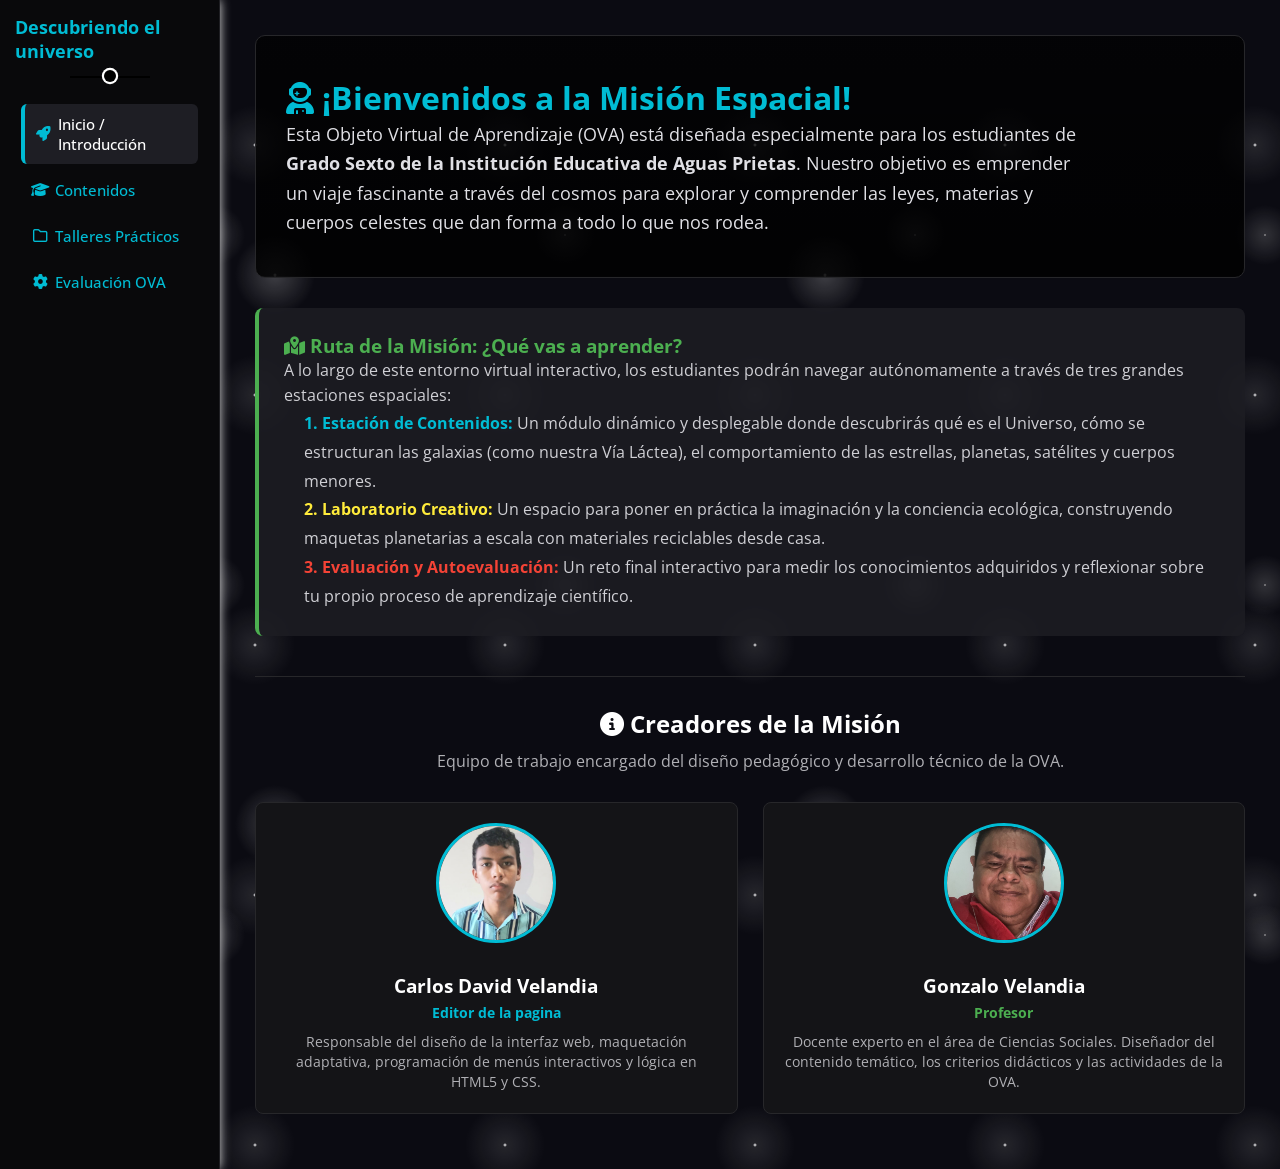
==== index.html @ 526bd6fc "Añadido fondo espacial estrellado y barra lateral negra con celeste" ====
<!DOCTYPE html>
<html lang="es">
  <head>
    <meta charset="UTF-8" />
    <meta http-equiv="X-UA-Compatible" content="IE=edge" />
    <meta name="viewport" content="width=device-width, initial-scale=1.0" />
    <link rel="stylesheet" href="css/all.min.css" />
    <link rel="stylesheet" href="css/style.css" />
    <link rel="preconnect" href="https://fonts.googleapis.com" />
    <link rel="preconnect" href="https://fonts.gstatic.com" crossorigin="" />
    <link href="https://fonts.googleapis.com/css2?family=Open+Sans:wght@300;500&amp;display=swap" rel="stylesheet" />
    <title>Descubriendo el Universo - Inicio</title>
    <style>
      /* 🚨 PARCHE DE VISIBILIDAD Y FONDO DE ESTRELLAS ELECTRÓNICO 🚨 */
      body, .wrapper, .page-content, main {
        opacity: 1 !important;
        display: flex !important;
        visibility: visible !important;
      }
      
      /* Fondo general de la página: Espacio profundo con estrellas creadas por CSS */
      .page-content {
        width: 100% !important;
        min-height: 100vh !important;
        background-color: #0b0b12 !important;
        background-image: 
          radial-gradient(white, rgba(255,255,255,.2) 2px, transparent 40px),
          radial-gradient(white, rgba(255,255,255,.15) 1px, transparent 30px),
          radial-gradient(white, rgba(255,255,255,.1) 2px, transparent 40px);
        background-size: 550px 550px, 350px 350px, 250px 250px;
        background-position: 0 0, 40px 60px, 130px 270px;
      }

      /* 🖤 BARRA LATERAL: Totalmente negra, limpia (sin estrellas) y letras azul celeste */
      .sidebar {
        background-color: #09090b !important; /* Negro puro */
        background-image: none !important;     /* Sin estrellas */
        border-right: 1px solid #1f1f23 !important;
        min-height: 100vh;
      }

      /* Título de la barra lateral */
      .sidebar .brand h3.brand-name {
        color: #00bcd4 !important; /* Azul celeste */
        font-weight: bold;
      }
      .sidebar .brand i.xmark {
        color: #00bcd4 !important;
      }

      /* Enlaces de la barra lateral */
      .sidebar ul li a.sidebar-link {
        color: #00bcd4 !important; /* Azul celeste para los textos e iconos */
        transition: background 0.3s, color 0.3s;
      }

      /* Iconos específicos dentro de los enlaces */
      .sidebar ul li a.sidebar-link i {
        color: #00bcd4 !important; 
      }

      /* Efecto al pasar el mouse por encima (Hover) */
      .sidebar ul li a.sidebar-link:hover {
        background-color: #141419 !important; /* Un gris muy oscuro al seleccionarse */
        color: #ffffff !important;             /* El texto brilla en blanco */
      }
      .sidebar ul li a.sidebar-link:hover i {
        color: #ffffff !important;
      }

      /* Clase activa (página actual) */
      .sidebar ul li a.sidebar-link.active {
        background-color: #1e1e24 !important;
        border-left: 4px solid #00bcd4 !important;
        color: #ffffff !important;
      }
      .sidebar ul li a.sidebar-link.active i {
        color: #00bcd4 !important;
      }

      /* Estilos del contenido central */
      .intro-banner {
        background: linear-gradient(rgba(0,0,0,0.7), rgba(0,0,0,0.85)), url('images/banner-espacio.jpg');
        background-size: cover;
        background-position: center;
        padding: 40px 30px;
        border-radius: 10px;
        margin-bottom: 30px;
        border: 1px solid #27272a;
      }
      .card-credito {
        background-color: #141417;
        border: 1px solid #27272a;
        border-radius: 8px;
        padding: 20px;
        text-align: center;
        transition: transform 0.3s;
      }
      .card-credito:hover {
        transform: translateY(-5px);
        border-color: #00bcd4;
      }
      .avatar-credito {
        width: 120px;
        height: 120px;
        border-radius: 50%;
        object-fit: cover;
        margin-bottom: 15px;
        border: 3px solid #00bcd4;
      }
      .grid-creditos {
        display: grid;
        grid-template-columns: repeat(auto-fit, minmax(250px, 1fr));
        gap: 25px;
        margin-top: 20px;
      }
    </style>
  </head>
  <body>
    
    <div class="wrapper">
      <div class="page-content index-page">
        
        <div class="sidebar">
          <div class="brand">
            <i class="fa-solid fa-xmark xmark"></i>
            <h3 class="brand-name" style="font-size: 1.1rem;">Descubriendo el universo</h3>
          </div>
          <ul>
            <li>
              <a href="index.html" class="sidebar-link active">
                <i class="fa-solid fa-rocket fa-fw"></i>
                <span>Inicio / Introducción</span>
              </a>
            </li>
            <li>
              <a href="./pages/Contenidos.html" class="sidebar-link">
                <i class="fa-solid fa-graduation-cap fa-fw"></i>
                <span>Contenidos</span>
              </a>
            </li>
            <li>
              <a href="./pages/Files.html" class="sidebar-link">
                <i class="fa-regular fa-folder fa-fw"></i>
                <span>Talleres Prácticos</span>
              </a>
            </li>
            <li>
              <a href="./pages/settings.html" class="sidebar-link">
                <i class="fa-solid fa-gear fa-fw"></i>
                <span>Evaluación OVA</span>
              </a>
            </li>
          </ul>
        </div>

        <main style="padding: 20px; color: #ffffff; width: 100%; overflow-y: auto;">
          <div class="main-content">
            
            <div class="intro-banner">
              <h1 style="color: #00bcd4; margin-top: 0;"><i class="fa-solid fa-user-astronaut"></i> ¡Bienvenidos a la Misión Espacial!</h1>
              <p style="font-size: 1.15rem; line-height: 1.6; color: #e0e0e5; max-width: 800px;">
                Esta Objeto Virtual de Aprendizaje (OVA) está diseñada especialmente para los estudiantes de <strong>Grado Sexto de la Institución Educativa de Aguas Prietas</strong>. Nuestro objetivo es emprender un viaje fascinante a través del cosmos para explorar y comprender las leyes, materias y cuerpos celestes que dan forma a todo lo que nos rodea.
              </p>
            </div>

            <div style="background-color: rgba(30, 30, 36, 0.85); padding: 25px; border-radius: 8px; border-left: 4px solid #4caf50; margin-bottom: 40px; backdrop-filter: blur(5px);">
              <h3 style="color: #4caf50; margin-top: 0;"><i class="fa-solid fa-map-location-dot"></i> Ruta de la Misión: ¿Qué vas a aprender?</h3>
              <p style="line-height: 1.6; color: #d0d0d5;">
                A lo largo de este entorno virtual interactivo, los estudiantes podrán navegar autónomamente a través de tres grandes estaciones espaciales:
              </p>
              <ul style="line-height: 1.8; color: #d0d0d5; padding-left: 20px; margin-bottom: 0;">
                <li><strong style="color: #00bcd4;">1. Estación de Contenidos:</strong> Un módulo dinámico y desplegable donde descubrirás qué es el Universo, cómo se estructuran las galaxias (como nuestra Vía Láctea), el comportamiento de las estrellas, planetas, satélites y cuerpos menores.</li>
                <li><strong style="color: #ffeb3b;">2. Laboratorio Creativo:</strong> Un espacio para poner en práctica la imaginación y la conciencia ecológica, construyendo maquetas planetarias a escala con materiales reciclables desde casa.</li>
                <li><strong style="color: #f44336;">3. Evaluación y Autoevaluación:</strong> Un reto final interactivo para medir los conocimientos adquiridos y reflexionar sobre tu propio proceso de aprendizaje científico.</li>
              </ul>
            </div>

            <div style="border-top: 1px solid #27272a; padding-top: 30px; margin-bottom: 20px;">
              <h2 style="color: #ffffff; text-align: center; margin-bottom: 10px;"><i class="fa-solid fa-circle-info"></i> Creadores de la Misión</h2>
              <p style="color: #b0b0b5; text-align: center; margin-bottom: 30px;">Equipo de trabajo encargado del diseño pedagógico y desarrollo técnico de la OVA.</p>
              
              <div class="grid-creditos">
                
                <div class="card-credito">
                  <img src="images/carlos.jpg" alt="Carlos David Velandia" class="avatar-credito" onerror="this.src='images/avatar.png'">
                  <h3 style="margin: 10px 0 5px 0; color: #fff;">Carlos David Velandia</h3>
                  <p style="color: #00bcd4; margin: 0 0 10px 0; font-weight: bold; font-size: 0.9rem;">Editor de la pagina</p>
                  <p style="color: #b0b0b5; font-size: 0.85rem; line-height: 1.5; margin: 0;">
                    Responsable del diseño de la interfaz web, maquetación adaptativa, programación de menús interactivos y lógica en HTML5 y CSS.
                  </p>
                </div>

                <div class="card-credito">
                  <img src="images/Profesor Gonzalo.jpg" alt="Profesor Gonzalo Velandia" class="avatar-credito" onerror="this.src='images/avatar.png'">
                  <h3 style="margin: 10px 0 5px 0; color: #fff;">Gonzalo Velandia</h3>
                  <p style="color: #4caf50; margin: 0 0 10px 0; font-weight: bold; font-size: 0.9rem;">Profesor</p>
                  <p style="color: #b0b0b5; font-size: 0.85rem; line-height: 1.5; margin: 0;">
                    Docente experto en el área de Ciencias Sociales. Diseñador del contenido temático, los criterios didácticos y las actividades de la OVA.
                  </p>
                </div>

              </div>
            </div>

          </div>
        </main>
        
      </div>
    </div>
  </body>
</html>
---- css/style.css ----
* {
  margin: 0;
  padding: 0;
  box-sizing: border-box;
}
body {
  font-family: "Open Sans", sans-serif;
}
ul {
  list-style: none;
}
a {
  text-decoration: none;
  color: #000;
}
:root {
  --white-color: #fff;
  --red-color: red;
  --main-color: #f1f5f9;
  --secondary-color: #f6f6f6;
  --third-color: #888;
  --blue-color: #0075ff;
  --orange-color: #f59e0b;
  --green-color: #22c55e;
  --eee-color: #eee;
  --ccc-color: #ccc;
  --main-margin: 30px;
  --secondary-margin: 20px;
  --third-margin: 15px;
  --fourth-margin: 10px;
  --fifth-margin: 6px;
  --main-padding: 30px;
  --secondary-padding: 20px;
  --third-padding: 15px;
  --fourth-padding: 10px;
  --fifth-padding: 6px;
  --main-radius: 50px;
  --first-radius: 10px;
  --secondary-radius: 6px;
}
::-webkit-scrollbar {
  width: 15px;
}
::-webkit-scrollbar-track {
  background-color: var(--white-color);
}
::-webkit-scrollbar-thumb {
  background-color: #0077ffcb;
}
::-webkit-scrollbar-thumb:hover {
  background-color: var(--blue-color);
}
.toggle {
  min-width: 70px;
  height: 30px;
  background-color: var(--blue-color);
  border-radius: var(--main-radius);
  -webkit-border-radius: var(--main-radius);
  -moz-border-radius: var(--main-radius);
  -ms-border-radius: var(--main-radius);
  -o-border-radius: var(--main-radius);
  position: relative;
  transition: 0.5s linear;
  -webkit-transition: 0.5s linear;
  -moz-transition: 0.5s linear;
  -ms-transition: 0.5s linear;
  -o-transition: 0.5s linear;
  cursor: pointer;
}

.toggle::before {
  content: "\f00c";
  font-weight: 900;
  font-family: var(--fa-style-family-classic);
  font-size: 1rem;
  color: var(--blue-color);
  position: absolute;
  top: 50%;
  right: 3px;
  width: 24px;
  height: 24px;
  background-color: var(--white-color);
  border-radius: var(--main-radius);
  -webkit-border-radius: var(--main-radius);
  -moz-border-radius: var(--main-radius);
  -ms-border-radius: var(--main-radius);
  -o-border-radius: var(--main-radius);
  transition: 0.3s linear;
  -webkit-transition: 0.3s linear;
  -moz-transition: 0.3s linear;
  -ms-transition: 0.3s linear;
  -o-transition: 0.3s linear;
  transform: translateY(-50%);
  -webkit-transform: translateY(-50%);
  -moz-transform: translateY(-50%);
  -ms-transform: translateY(-50%);
  -o-transform: translateY(-50%);
  display: flex;
  justify-content: center;
  align-items: center;
}
.left {
  background-color: var(--ccc-color);
}
.left::before {
  content: "\f00d";
  color: var(--ccc-color);
  right: 43px;
}
div.loader {
  height: 100vh;
  width: 100%;
  background-color: var(--main-color);
  display: flex;
  justify-content: center;
  align-items: center;
  font-size: 1.5rem;
  position: fixed;
  top: 0;
  z-index: 1000;
}
@media (max-width: 767px) {
  div.loader {
    font-size: 1rem;
  }
}
div.loader h1 {
  position: relative;
  color: var(--blue-color);
}
div.loader h1 span {
  position: absolute;
  width: 52px;
  overflow: hidden;
  animation: load 0.9s infinite linear;
  -webkit-animation: load 0.9s infinite linear;
}
@keyframes load {
  0% {
    width: 5px;
  }
}
.page-content {
  min-height: 100vh;
  background-color: var(--main-color);
  display: grid;
  grid-template-columns: 220px 1fr;
}
.index-page {
  display: none;
}
@media (max-width: 767px) {
  .page-content {
    grid-template-columns: 0 1fr;
  }
}
.sidebar {
  height: 100%;
  background-color: var(--white-color);
  padding: var(--third-padding);
  display: flex;
  flex-direction: column;
  box-shadow: 0 0 10px 0px #ddd;
  position: relative;
  transition: transform 0.45s;
  -webkit-transition: transform 0.45s;
  -moz-transition: transform 0.45s;
  -ms-transition: transform 0.45s;
  -o-transition: transform 0.45s;
}
@media (max-width: 767px) {
  .sidebar {
    z-index: 1000;
    transform: translateX(-220px);
    -webkit-transform: translateX(-220px);
    -moz-transform: translateX(-220px);
    -ms-transform: translateX(-220px);
    -o-transform: translateX(-220px);
  }
}
@media (min-width: 768px) {
  .sidebar .xmark {
    display: none;
  }
}
.sidebar .brand {
  display: flex;
  justify-content: center;
  align-items: center;
  margin: 0 0 var(--secondary-margin);
  position: relative;
}
@media (max-width: 767px) {
  .sidebar .brand {
    margin: 10px;
  }
}
.sidebar .brand i {
  position: absolute;
  left: 0;
  cursor: pointer;
}
.sidebar .brand h3 {
  padding: 0 0 var(--third-padding);
}
@media (max-width: 767px) {
  .sidebar .brand h3 {
    padding-bottom: 4px;
    font-size: 1rem;
  }
}
.sidebar .brand::before {
  content: "";
  position: absolute;
  bottom: 0px;
  width: 80px;
  height: 2px;
  background-color: black;
}
.sidebar .brand::after {
  content: "";
  position: absolute;
  bottom: -4px;
  background-color: black;
  width: 12px;
  height: 12px;
  box-shadow: 0px 0px 0px 2.2px var(--white-color);
  border-radius: var(--main-radius);
  -webkit-border-radius: var(--main-radius);
  -moz-border-radius: var(--main-radius);
  -ms-border-radius: var(--main-radius);
  -o-border-radius: var(--main-radius);
}
@media (max-width: 767px) {
  .sidebar .brand::before,
  .sidebar .brand::after {
    display: none;
  }
}
.sidebar ul {
  list-style: none;
}
.sidebar ul li a {
  display: flex;
  align-items: center;
  font-weight: 500;
  font-size: 0.92rem;
  padding: var(--fourth-padding);
  margin: var(--fifth-margin);
  text-decoration: none;
  color: #000;
  border-radius: var(--secondary-radius);
  -webkit-border-radius: var(--secondary-radius);
  -moz-border-radius: var(--secondary-radius);
  -ms-border-radius: var(--secondary-radius);
  -o-border-radius: var(--secondary-radius);
}
.sidebar ul li a:hover,
.sidebar ul li a.active {
  background-color: var(--secondary-color);
}
.sidebar ul li a i {
  margin-right: var(--fifth-margin);
}
@media (max-width: 767px) {
  .sidebar ul li a i {
    font-size: 1rem;
  }
}
.header {
  display: flex;
  justify-content: space-between;
  align-items: center;
  background-color: var(--white-color);
  padding: var(--third-padding);
}
@media (min-width: 768px) {
  .header .bar-item {
    display: none;
  }
}
.header .bar-item {
  cursor: pointer;
  font-size: 1.2rem;
}
.header .search {
  position: relative;
}
.header input[type="search"] {
  padding: var(--fourth-padding) 0px var(--fourth-padding)
    calc(var(--main-padding));
  border: 1px solid var(--third-color);
  outline: none;
  border-radius: var(--first-radius);
  -webkit-border-radius: var(--first-radius);
  -moz-border-radius: var(--first-radius);
  -ms-border-radius: var(--first-radius);
  -o-border-radius: var(--first-radius);
  transition: 0.2s linear;
  -webkit-transition: 0.2s linear;
  -moz-transition: 0.2s linear;
  -ms-transition: 0.2s linear;
  -o-transition: 0.2s linear;
}
.header input[type="search"]:focus {
  padding-right: 10px;
}
@media (max-width: 767px) {
  .header input[type="search"]:focus {
    padding-right: 0px;
  }
}
.header .search::before {
  font-family: var(--fa-style-family-classic);
  content: "\f002";
  font-weight: 900;
  position: absolute;
  left: 10px;
  top: 50%;
  transform: translateY(-50%);
  font-size: 14px;
  color: var(--third-color);
}
.header .profile {
  display: flex;
  align-items: center;
  gap: var(--fourth-padding);
}
.header .profile .bell {
  position: relative;
}
.header .profile .bell::before {
  content: "";
  position: absolute;
  top: -6px;
  right: -4px;
  width: 10px;
  height: 10px;
  background-color: var(--red-color);
  border-radius: var(--main-radius);
  -webkit-border-radius: var(--main-radius);
  -moz-border-radius: var(--main-radius);
  -ms-border-radius: var(--main-radius);
  -o-border-radius: var(--main-radius);
}
.header .profile img {
  max-width: 100%;
  width: 35px;
}
main {
  overflow: hidden;
}
main .main-content {
  padding: var(--third-padding);
}
main .main-content .title {
  margin-bottom: var(--main-margin);
  position: relative;
}
main .main-content .title h1 {
  padding-bottom: var(--fourth-padding);
}
main .main-content .title::before,
main .main-content .title::after {
  content: "";
  position: absolute;
  bottom: 0;
  width: 120px;
  height: 3px;
  background-color: var(--white-color);
}
main .main-content .title::after {
  width: 45px;
  background-color: #000;
}
.main-content-boxes {
  display: grid;
  grid-template-columns: repeat(2, minmax(300px, 1fr));
  gap: var(--secondary-padding);
}
@media (max-width: 1180px) {
  .main-content-boxes {
    grid-template-columns: 1fr;
  }
}
.main-content-boxes .box {
  display: flex;
  flex-direction: column;
  background-color: var(--white-color);
  padding: var(--third-padding);
  border-radius: var(--first-radius);
  -webkit-border-radius: var(--first-radius);
  -moz-border-radius: var(--first-radius);
  -ms-border-radius: var(--first-radius);
  -o-border-radius: var(--first-radius);
  overflow: hidden;
}
.main-content-boxes .box.first-box {
  padding: 0;
}
.main-content-boxes .box .box-section1 {
  display: flex;
  justify-content: space-between;
  background-color: var(--white-color);
}
.main-content-boxes .box.first-box .box-section1 {
  background-color: var(--eee-color);
  position: relative;
  padding: var(--third-padding);
  margin-bottom: calc(var(--main-margin) + 30px);
}
@media (max-width: 767px) {
  .main-content-boxes .box.first-box .box-section1 {
    padding: var(--main-padding);
  }
}
.main-content-boxes .box:nth-child(2) .box-section1 {
  flex-direction: column;
}
.main-content-boxes .box .box-section1 .box-title {
  line-height: 1.6;
}
@media (max-width: 767px) {
  .main-content-boxes .box .box-section1 .box-title h2 {
    font-size: 1.3rem;
  }
}
.main-content-boxes .box .box-section1 .box-title p {
  color: var(--third-color);
  font-size: 0.9rem;
}
@media (max-width: 767px) {
  .main-content-boxes .box.first-box .box-section1 .box-title p {
    text-align: center;
  }
}
.main-content-boxes .box .box-section1 img {
  width: 200px;
}
@media (max-width: 767px) {
  .main-content-boxes .box .box-section1 img:nth-child(1) {
    display: none;
  }
}
.main-content-boxes .box.first-box .box-section1 .avatar {
  width: 60px;
  position: absolute;
  bottom: -28px;
  left: 20px;
  border: 2px solid var(--white-color);
  padding: 2px;
  box-shadow: 0 0 5px #ddd;
  border-radius: var(--main-radius);
  -webkit-border-radius: var(--main-radius);
  -moz-border-radius: var(--main-radius);
  -ms-border-radius: var(--main-radius);
  -o-border-radius: var(--main-radius);
}
@media (max-width: 767px) {
  .main-content-boxes .box.first-box .box-section1 .avatar {
    left: 50%;
    transform: translateX(-50%);
    -webkit-transform: translateX(-50%);
    -moz-transform: translateX(-50%);
    -ms-transform: translateX(-50%);
    -o-transform: translateX(-50%);
  }
}
.main-content-boxes .box form {
  display: flex;
  flex-direction: column;
  align-items: flex-end;
}
.main-content-boxes .box form input[type="text"],
.main-content-boxes .box form input[type="email"],
.main-content-boxes .box form textarea {
  width: 100%;
  background-color: var(--eee-color);
  padding: var(--fourth-padding);
  margin-top: calc(var(--secondary-margin) - 5px);
  border: 1px solid var(--eee-color);
  border-radius: var(--secondary-radius);
  -webkit-border-radius: var(--secondary-radius);
  -moz-border-radius: var(--secondary-radius);
  -ms-border-radius: var(--secondary-radius);
  -o-border-radius: var(--secondary-radius);
  outline: none;
}
.main-content-boxes .box form textarea {
  width: 100%;
  height: 170px;
  resize: none;
}
.main-content-boxes .box:nth-child(2) form button,
.main-content-boxes .box a {
  margin-top: var(--third-margin);
  border: 1px solid var(--eee-color);
  background-color: var(--blue-color);
  color: var(--white-color);
  padding: var(--fifth-padding) var(--fourth-padding);
  border-radius: var(--secondary-radius);
  -webkit-border-radius: var(--secondary-radius);
  -moz-border-radius: var(--secondary-radius);
  -ms-border-radius: var(--secondary-radius);
  -o-border-radius: var(--secondary-radius);
  cursor: pointer;
}
.main-content-boxes .box a {
  font-size: 0.8rem;
  text-decoration: none;
  align-self: flex-end;
  margin-right: var(--fourth-margin);
  margin-bottom: var(--fourth-margin);
}
.main-content-boxes .box .box-section2 {
  border-top: 1px solid var(--eee-color);
  border-bottom: 1px solid var(--eee-color);
  padding: var(--third-padding);
}
.main-content-boxes .box .box-section2 ul {
  list-style: none;
  display: flex;
  justify-content: space-evenly;
}
@media (max-width: 767px) {
  .main-content-boxes .box .box-section2 ul {
    flex-direction: column;
    gap: var(--fourth-padding);
  }
}
.main-content-boxes .box .box-section2 ul li {
  display: flex;
  flex-direction: column;
  align-items: center;
  line-height: 2;
}
.main-content-boxes .box .box-section2 ul li span {
  font-size: 1rem;
}
.main-content-boxes .box .box-section2 ul li p {
  color: #888;
  font-size: 0.9rem;
}
.main-content-boxes .box .third-box-section2 {
  display: flex;
  flex-direction: column;
  gap: var(--fourth-padding);
}
.main-content-boxes .box .third-box-section2 .third-box-section2-details {
  margin-top: var(--secondary-margin);
  display: flex;
  align-items: center;
  gap: var(--secondary-padding);
}
.main-content-boxes .box .third-box-section2 .third-box-section2-details .icon {
  width: 80px;
  height: 75px;
  color: var(--blue-color);
  background-color: rgb(0 117 255 / 20%);
  display: flex;
  justify-content: center;
  align-items: center;
}
.main-content-boxes
  .box
  .third-box-section2
  .third-box-section2-details:nth-child(2)
  .icon {
  color: var(--orange-color);
  background-color: rgb(245 158 11 / 20%);
}
.main-content-boxes
  .box
  .third-box-section2
  .third-box-section2-details:nth-child(3)
  .icon {
  color: var(--green-color);
  background-color: rgb(34 197 94 / 20%);
}
.main-content-boxes
  .box
  .third-box-section2
  .third-box-section2-details
  .third-box-info {
  display: flex;
  flex-direction: column;
  flex: 1;
}
.main-content-boxes .box .third-box-section2 .third-box-section2-details ul {
  list-style: none;
}
.main-content-boxes .box .third-box-section2 .third-box-section2-details ul li {
  font-size: 0.9rem;
  margin-bottom: var(--fifth-margin);
}
.main-content-boxes
  .box
  .third-box-section2
  .third-box-section2-details
  ul
  li:nth-child(1) {
  color: var(--third-color);
}
.main-content-boxes
  .box
  .third-box-section2
  .third-box-section2-details
  ul
  li:nth-child(2) {
  font-weight: bold;
}
.main-content-boxes
  .box
  .third-box-section2
  .third-box-section2-details
  ul
  li:nth-child(3) {
  width: 100%;
  height: 4px;
  margin-top: var(--fifth-margin);
  background-color: rgb(0 117 255 / 20%);
  position: relative;
}
.main-content-boxes
  .box
  .third-box-section2
  .third-box-section2-details:nth-child(2)
  ul
  li:nth-child(3) {
  background-color: rgb(245 158 11 / 20%);
}
.main-content-boxes
  .box
  .third-box-section2
  .third-box-section2-details:nth-child(3)
  ul
  li:nth-child(3) {
  background-color: rgb(34 197 94 / 20%);
}

.main-content-boxes
  .box
  .third-box-section2
  .third-box-section2-details
  ul
  li:nth-child(3)
  span {
  width: 80%;
  height: 4px;
  position: absolute;
  background-color: var(--blue-color);
}
.main-content-boxes
  .box
  .third-box-section2
  .third-box-section2-details
  ul
  li:nth-child(3)
  span
  .tipTop {
  position: absolute;
  bottom: 25px;
  right: -16px;
  width: 30px;
  height: 20px;
  border-radius: 6px;
  font-size: 0.7rem;
  color: var(--white-color);
  display: flex;
  justify-content: center;
  align-items: center;
  z-index: 5;
}
.main-content-boxes
  .box
  .third-box-section2
  .third-box-section2-details
  ul
  li:nth-child(3)
  span
  .tipTop::before {
  content: "";
  position: absolute;
  top: 19px;
  border: 6px solid transparent;
  border-color: var(--blue-color) transparent transparent transparent;
}
.main-content-boxes
  .box
  .third-box-section2
  .third-box-section2-details:nth-child(2)
  ul
  li:nth-child(3)
  span {
  width: 55%;
  background-color: var(--orange-color);
}
.main-content-boxes
  .box
  .third-box-section2
  .third-box-section2-details:nth-child(2)
  ul
  li:nth-child(3)
  span
  .tipTop {
  width: 30px;
}
.main-content-boxes
  .box
  .third-box-section2
  .third-box-section2-details:nth-child(2)
  ul
  li:nth-child(3)
  span
  .tipTop::before {
  border-color: var(--orange-color) transparent transparent transparent;
}
.main-content-boxes
  .box
  .third-box-section2
  .third-box-section2-details:nth-child(3)
  ul
  li:nth-child(3)
  span {
  width: 75%;
  background-color: var(--green-color);
}
.main-content-boxes
  .box
  .third-box-section2
  .third-box-section2-details:nth-child(3)
  ul
  li:nth-child(3)
  span
  .tipTop {
  width: 30px;
}
.main-content-boxes
  .box
  .third-box-section2
  .third-box-section2-details:nth-child(3)
  ul
  li:nth-child(3)
  span
  .tipTop::before {
  border-color: var(--green-color) transparent transparent transparent;
}
.main-content-boxes .box .fourth-box-section2 {
  padding-top: var(--secondary-padding);
  display: grid;
  grid-template-columns: repeat(2, minmax(200px, 1fr));
  gap: var(--third-padding);
}
@media (max-width: 767px) {
  .main-content-boxes .box .fourth-box-section2 {
    grid-template-columns: 1fr;
  }
}
.main-content-boxes .box .fourth-box-section2 .small-box {
  height: 150px;
  display: flex;
  flex-direction: column;
  justify-content: center;
  align-items: center;
  gap: var(--fourth-padding);
  border: 1px solid var(--third-color);
  border-radius: var(--first-radius);
  -webkit-border-radius: var(--first-radius);
  -moz-border-radius: var(--first-radius);
  -ms-border-radius: var(--first-radius);
  -o-border-radius: var(--first-radius);
}
.main-content-boxes .box .fourth-box-section2 .small-box i {
  font-size: 1.5rem;
  color: var(--orange-color);
}
.main-content-boxes .box .fourth-box-section2 .small-box:nth-child(2) i {
  color: var(--blue-color);
}
.main-content-boxes .box .fourth-box-section2 .small-box:nth-child(3) i {
  color: var(--green-color);
}
.main-content-boxes .box .fourth-box-section2 .small-box:nth-child(4) i {
  color: var(--red-color);
}
.main-content-boxes .box .fourth-box-section2 .small-box span {
  font-weight: bold;
  font-size: 1.5rem;
}
.main-content-boxes .box .fourth-box-section2 .small-box p {
  color: var(--third-color);
  font-size: 0.9rem;
  transform: translateY(-7px);
  -webkit-transform: translateY(-7px);
  -moz-transform: translateY(-7px);
  -ms-transform: translateY(-7px);
  -o-transform: translateY(-7px);
}
.main-content-boxes .box .latest-news-section2 {
  display: flex;
  align-items: center;
  padding-top: var(--secondary-padding);
  padding-bottom: var(--third-padding);
  border-bottom: 1px solid #ddd;
}
@media (max-width: 767px) {
  .main-content-boxes .box .latest-news-section2 {
    flex-direction: column;
    gap: calc(var(--fifth-padding) - 2px);
  }
}
.main-content-boxes .box .latest-news-section2 img {
  width: 110px;
  margin-right: var(--fourth-margin);
  border-radius: var(--secondary-radius);
  -webkit-border-radius: var(--secondary-radius);
  -moz-border-radius: var(--secondary-radius);
  -ms-border-radius: var(--secondary-radius);
  -o-border-radius: var(--secondary-radius);
}
.main-content-boxes .box .latest-news-section2 .latest-news-section2-info {
  flex: 1;
  line-height: 1.8;
}
@media (max-width: 767px) {
  .main-content-boxes .box .latest-news-section2 .latest-news-section2-info {
    text-align: center;
  }
}
.main-content-boxes .box .latest-news-section2 .latest-news-section2-info p,
.main-content-boxes .box .latest-tasks-section2 .latest-tasks-section2-info p {
  font-size: 0.9rem;
  color: var(--third-color);
}
.main-content-boxes .box .latest-news-section2 span {
  padding: 3px var(--fourth-padding);
  font-size: 0.8rem;
  font-weight: 500;
  background-color: var(--eee-color);
  border: 1px solid var(--secondary-color);
  border-radius: var(--secondary-radius);
  -webkit-border-radius: var(--secondary-radius);
  -moz-border-radius: var(--secondary-radius);
  -ms-border-radius: var(--secondary-radius);
  -o-border-radius: var(--secondary-radius);
}
.main-content-boxes .box .latest-tasks-section2 {
  padding-bottom: calc(var(--secondary-padding) + 2px);
  padding-top: var(--secondary-padding);
  border-bottom: 1px solid #ddd;
  display: flex;
  justify-content: space-between;
  align-items: center;
}
.main-content-boxes .box .latest-tasks-section2 i {
  cursor: pointer;
}
.main-content-boxes .box .latest-tasks-section2 i:hover {
  color: var(--red-color);
}
.main-content-boxes .box .latest-tasks-section2 .latest-tasks-section2-info {
  line-height: 1.8;
}
.main-content-boxes .box .top-search-items {
  padding-top: var(--secondary-padding);
  display: flex;
  flex-direction: column;
  gap: var(--main-padding);
}
.main-content-boxes .box .top-search-items .top-search-items-info {
  display: flex;
  justify-content: space-between;
  align-items: center;
}
.main-content-boxes .box .top-search-items .top-search-items-info p {
  color: var(--third-color);
}
.main-content-boxes .box .top-search-items .top-search-items-info h4 {
  font-weight: 500;
}
.main-content-boxes .box .top-search-items .top-search-items-info span {
  padding: 4px var(--fourth-padding);
  border: 1px solid var(--eee-color);
  background-color: var(--eee-color);
  font-size: 0.8rem;
  border-radius: var(--secondary-radius);
  -webkit-border-radius: var(--secondary-radius);
  -moz-border-radius: var(--secondary-radius);
  -ms-border-radius: var(--secondary-radius);
  -o-border-radius: var(--secondary-radius);
}
.main-content-boxes .box .latest-uploads {
  padding-top: var(--fourth-padding);
  padding-bottom: var(--fourth-padding);
}
@media (max-width: 767px) {
  .main-content-boxes .box .latest-uploads {
    flex-direction: row;
  }
}
.main-content-boxes .box div:nth-of-type(2).latest-uploads {
  padding-top: var(--secondary-padding);
}
.main-content-boxes .box img.latest-uploads-image {
  width: 40px;
}
.main-content-boxes .box .latest-uploads .latest-uploads-info {
  line-height: 1.4;
}
@media (max-width: 767px) {
  .main-content-boxes .box .latest-uploads .latest-uploads-info {
    text-align: left;
  }
}
.main-content-boxes .box .latest-uploads .latest-uploads-info h4 {
  font-weight: 500;
}
.main-content-boxes .box .last-project-progress {
  padding-top: var(--secondary-padding);
  position: relative;
}
.main-content-boxes .box .last-project-progress .last-project-progress-info {
  padding: 0 var(--main-padding);
}
.main-content-boxes .box .last-project-progress .last-project-progress-info ul {
  list-style: none;
}
.main-content-boxes
  .box
  .last-project-progress
  .last-project-progress-info
  ul
  li {
  position: relative;
  display: flex;
  align-items: center;
  padding: var(--secondary-padding) 0;
}
.main-content-boxes
  .box
  .last-project-progress
  .last-project-progress-info
  ul
  li
  span {
  position: absolute;
  left: -30px;
  width: 18px;
  height: 18px;
  background-color: var(--blue-color);
  border-radius: var(--main-radius);
  -webkit-border-radius: var(--main-radius);
  -moz-border-radius: var(--main-radius);
  -ms-border-radius: var(--main-radius);
  -o-border-radius: var(--main-radius);
}
.main-content-boxes
  .box
  .last-project-progress
  .last-project-progress-info
  ul
  li:last-child
  span {
  background-color: var(--white-color);
}
.main-content-boxes
  .box
  .last-project-progress
  .last-project-progress-info
  ul
  li:nth-child(4)
  span {
  animation: blueAndwhite 1.5s infinite ease-in-out;
  -webkit-animation: blueAndwhite 1.5s infinite ease-in-out;
}
.main-content-boxes
  .box
  .last-project-progress
  .last-project-progress-info
  ul
  li
  span::before {
  content: "";
  position: absolute;
  top: -5px;
  left: -5px;
  width: 22px;
  height: 22px;
  background-color: transparent;
  box-shadow: 0 0 0 3px white inset;
  border: 3px solid var(--blue-color);
  border-radius: var(--main-radius);
  -webkit-border-radius: var(--main-radius);
  -moz-border-radius: var(--main-radius);
  -ms-border-radius: var(--main-radius);
  -o-border-radius: var(--main-radius);
}
.main-content-boxes
  .box
  .last-project-progress
  .last-project-progress-info
  ul
  li:not(li:last-child)
  span::after {
  content: "";
  position: absolute;
  top: 20px;
  left: 50%;
  transform: translateX(-50%);
  width: 2px;
  height: calc(var(--secondary-padding) * 2);
  background-color: var(--blue-color);
  -webkit-transform: translateX(-50%);
  -moz-transform: translateX(-50%);
  -ms-transform: translateX(-50%);
  -o-transform: translateX(-50%);
}
@keyframes blueAndwhite {
  0% {
    background-color: var(--white-color);
  }
  100% {
    background-color: var(--blue-color);
  }
}
.main-content-boxes .box .last-project-progress img {
  width: 180px;
  position: absolute;
  bottom: 0;
  right: 0;
  opacity: 0.3;
}
@media (max-width: 767px) {
  .main-content-boxes .box .last-project-progress img {
    display: none;
  }
}
.main-content-boxes .box .reminders-section2 {
  padding-left: var(--third-padding);
  display: flex;
  flex: 1;
  flex-direction: column;
  justify-content: space-evenly;
}
.main-content-boxes .box .reminders-section2 .reminders {
  padding-left: var(--third-padding);
  border-left: 2px solid var(--blue-color);
  line-height: 1.8;
  position: relative;
}
@media (max-width: 767px) {
  .main-content-boxes .box .reminders-section2 .reminders {
    margin: var(--fourth-margin);
  }
}
.main-content-boxes .box .reminders-section2 .reminders h4 {
  font-size: 0.95rem;
}
.main-content-boxes .box .reminders-section2 .reminders p {
  font-size: 0.8rem;
  color: var(--third-color);
}
.main-content-boxes .box .reminders-section2 .reminders::before {
  content: "";
  position: absolute;
  top: 50%;
  left: -23px;
  width: 13px;
  height: 13px;
  background-color: var(--blue-color);
  border-radius: var(--main-radius);
  -webkit-border-radius: var(--main-radius);
  -moz-border-radius: var(--main-radius);
  -ms-border-radius: var(--main-radius);
  -o-border-radius: var(--main-radius);
  transform: translateY(-50%);
  -webkit-transform: translateY(-50%);
  -moz-transform: translateY(-50%);
  -ms-transform: translateY(-50%);
  -o-transform: translateY(-50%);
}
.main-content-boxes .box .reminders-section2 .reminders:nth-child(2) {
  border-left: 2px solid var(--green-color);
}
.main-content-boxes .box .reminders-section2 .reminders:nth-child(2):before {
  background-color: var(--green-color);
}
.main-content-boxes .box .reminders-section2 .reminders:nth-child(3) {
  border-left: 2px solid var(--orange-color);
}
.main-content-boxes .box .reminders-section2 .reminders:nth-child(3):before {
  background-color: var(--orange-color);
}
.main-content-boxes .box .reminders-section2 .reminders:nth-child(4) {
  border-left: 2px solid var(--red-color);
}
.main-content-boxes .box .reminders-section2 .reminders:nth-child(4):before {
  background-color: var(--red-color);
}
.main-content-boxes .box .latest-post-section2 {
  padding-top: var(--secondary-padding);
  display: flex;
  flex-direction: column;
  gap: var(--secondary-padding);
}
.main-content-boxes .box .latest-post-section2 .latest-post-person-info {
  display: flex;
  align-items: center;
  gap: var(--third-padding);
}
.main-content-boxes .box .latest-post-section2 .latest-post-person-info img {
  width: 50px;
}
.main-content-boxes
  .box
  .latest-post-section2
  .latest-post-person-info
  ul
  li:nth-child(1) {
  padding-bottom: var(--fifth-padding);
}
.main-content-boxes
  .box
  .latest-post-section2
  .latest-post-person-info
  ul
  li
  p {
  color: var(--third-color);
}
.main-content-boxes .box .latest-post-section2 .post {
  padding: var(--secondary-padding) 0;
  border-top: 1px solid var(--eee-color);
  border-bottom: 1px solid var(--eee-color);
}
.main-content-boxes .box .latest-post-section2 .post p {
  font-size: 1rem;
  line-height: 1.8;
}
.main-content-boxes .box .latest-post-section2 .latest-post-likes-comments {
  padding: var(--fifth-padding) 0;
}
.main-content-boxes .box .latest-post-section2 .latest-post-likes-comments ul {
  display: flex;
  justify-content: space-between;
  color: var(--third-color);
}
.main-content-boxes
  .box
  .latest-post-section2
  .latest-post-likes-comments
  ul
  li
  i {
  padding-right: var(--fifth-padding);
  cursor: pointer;
}
.main-content-boxes .box .social-media-stats {
  display: flex;
  flex-direction: column;
  gap: var(--third-padding);
  padding-top: var(--secondary-padding);
}
.main-content-boxes .box .social-media-stats .media {
  display: flex;
  align-items: center;
  gap: var(--third-padding);
  padding: 0 var(--fourth-padding) 0 0;
}
.main-content-boxes .box .social-media-stats .media .media-icon {
  width: 55px;
  height: 55px;
  display: flex;
  justify-content: center;
  align-items: center;
  color: var(--white-color);
}
.main-content-boxes .box .social-media-stats .media ul {
  display: flex;
  flex: 1;
  justify-content: space-between;
}
.main-content-boxes .box .social-media-stats .media ul li a {
  padding: var(--fifth-padding);
  background-color: #1da1f2;
  border: 0;
}
.main-content-boxes .box .social-media-stats .media:nth-child(1) {
  background-color: rgb(29 161 242 / 20%);
}
.main-content-boxes .box .social-media-stats .media div.twitter {
  background-color: #1da1f2;
}
.main-content-boxes .box .social-media-stats .media ul li.twitter {
  color: #1da1f2;
}
.main-content-boxes .box .social-media-stats .media div.facebook,
.main-content-boxes .box .social-media-stats .media:nth-child(2) ul li a {
  background-color: #1877f2;
}
.main-content-boxes .box .social-media-stats .media ul li.facebook {
  color: #1877f2;
}
.main-content-boxes .box .social-media-stats .media:nth-child(2) {
  background-color: rgb(24 119 242 / 20%);
}
.main-content-boxes .box .social-media-stats .media div.youtube,
.main-content-boxes .box .social-media-stats .media:nth-child(3) ul li a {
  background-color: #f00;
}
.main-content-boxes .box .social-media-stats .media ul li.youtube {
  color: #f00;
}
.main-content-boxes .box .social-media-stats .media:nth-child(3) {
  background-color: rgb(255 0 0 / 20%);
}
.main-content-boxes .box .social-media-stats .media div.linkedin,
.main-content-boxes .box .social-media-stats .media:nth-child(4) ul li a {
  background-color: #0077b5;
}
.main-content-boxes .box .social-media-stats .media ul li.linkedin {
  color: #0077b5;
}
.main-content-boxes .box .social-media-stats .media:nth-child(4) {
  background-color: rgb(0 119 181 / 20%);
}
main .projects-box {
  max-width: 100%;
  margin: var(--fifth-margin) var(--third-margin);
  padding: var(--secondary-padding);
  background-color: var(--white-color);
  border-radius: var(--secondary-radius);
  -webkit-border-radius: var(--secondary-radius);
  -moz-border-radius: var(--secondary-radius);
  -ms-border-radius: var(--secondary-radius);
  -o-border-radius: var(--secondary-radius);
}
main .projects-box .projects-box-section2 {
  width: 100%;
  padding-top: var(--secondary-padding);
  overflow-x: auto;
}
main .projects-box .projects-box-section2 table {
  border: 1px solid var(--eee-color);
  border-spacing: 0;
  min-width: 1060px;
}
main .projects-box .projects-box-section2 table thead {
  background-color: var(--eee-color);
  font-weight: bold;
}
main .projects-box .projects-box-section2 table tbody tr:hover {
  background-color: var(--secondary-color);
}
main .projects-box .projects-box-section2 table tr td {
  border-bottom: 1px solid var(--eee-color);
  border-left: 1px solid var(--eee-color);
  padding: var(--third-padding);
  font-size: 0.96rem;
}
main .projects-box .projects-box-section2 table thead tr td {
  font-size: 1rem;
}
main .projects-box .projects-box-section2 table tr td img {
  width: 32px;
  border-radius: var(--main-radius);
  -webkit-border-radius: var(--main-radius);
  -moz-border-radius: var(--main-radius);
  -ms-border-radius: var(--main-radius);
  -o-border-radius: var(--main-radius);
}
main .projects-box .projects-box-section2 table tr td img:not(:nth-child(1)) {
  margin-left: -20px;
}
main .projects-box .projects-box-section2 table tr td a {
  padding: var(--fifth-padding) var(--fourth-padding);
  background-color: var(--orange-color);
  color: white;
  font-size: 0.8rem;
  border-radius: var(--secondary-radius);
  -webkit-border-radius: var(--secondary-radius);
  -moz-border-radius: var(--secondary-radius);
  -ms-border-radius: var(--secondary-radius);
  -o-border-radius: var(--secondary-radius);
}
main .projects-box .projects-box-section2 table tr td a.in-progress {
  background-color: var(--blue-color);
}
main .projects-box .projects-box-section2 table tr td a.completed {
  background-color: var(--green-color);
}
main .projects-box .projects-box-section2 table tr td a.rejected {
  background-color: var(--red-color);
}
.main-content .box .box-section1 {
  margin-bottom: var(--secondary-margin);
}
.main-content .box .settings-box-section2 textarea {
  background-color: var(--white-color);
  height: 140px;
}
.main-content .box .settings-box-section2 .settings-box-website-control {
  display: flex;
  justify-content: space-between;
}
.main-content
  .box
  .settings-box-section2
  .settings-box-website-control
  .settings-box-title {
  line-height: 1.8;
  margin-bottom: var(--fifth-margin);
}
.main-content
  .box
  .settings-box-section2
  .settings-box-website-control
  .settings-box-title
  p:nth-child(2) {
  color: var(--third-color);
  font-size: 0.8rem;
  letter-spacing: 0.5px;
}
.main-content .box .general-info-section2 form {
  align-items: flex-start;
}
.main-content .box .general-info-section2 form label {
  font-size: 0.9rem;
  color: var(--third-color);
}
.main-content .box .general-info-section2 form input {
  background-color: var(--white-color);
  margin-top: var(--fifth-margin);
  margin-bottom: var(--third-margin);
}
.main-content .box .general-info-section2 form input::placeholder {
  font-size: 0.75rem;
}
.main-content .box .general-info-section2 form .email {
  display: flex;
  align-items: center;
  width: 100%;
  margin-top: var(--fifth-margin);
  gap: var(--fourth-padding);
}
.main-content .box .general-info-section2 form .email input[type="email"] {
  margin: 0;
  width: 80%;
  background-color: var(--main-color);
  color: #aaa;
  border: 1px solid var(--ccc-color);
  cursor: not-allowed;
}
.main-content .box .general-info-section2 form .email a {
  margin: 0;
  align-self: center;
}
.main-content .box .security-info-section2 {
  display: flex;
  flex-direction: column;
}
.main-content .box .security-info-section2 .person-security-info {
  display: flex;
  justify-content: space-between;
  align-items: center;
  border-bottom: 1px solid var(--eee-color);
  padding: var(--fifth-padding) 0;
}
.main-content .box .security-info-section2 .person-security-info:last-child a {
  background-color: var(--main-color);
  color: #000;
}
.main-content .box .security-info-section2 .person-security-info .person-info {
  line-height: 1.6;
}
.main-content
  .box
  .security-info-section2
  .person-security-info
  .person-info
  span {
  font-size: 0.8rem;
  color: var(--third-color);
}
.main-content .box .security-info-section2 .person-security-info:last-child {
  border-bottom: 0;
}
.main-content .box .social-info-section2 form {
  align-items: flex-start;
}
.main-content .box .social-info-section2 form div {
  width: 100%;
  display: flex;
  align-items: center;
  margin-top: var(--fourth-margin);
}
.main-content .box .social-info-section2 form div:nth-child(1) {
  margin-top: 0;
}
.main-content .box .social-info-section2 form div i {
  width: 40px;
  height: 37px;
  background-color: var(--secondary-color);
  display: flex;
  justify-content: center;
  align-items: center;
  border: 1px solid var(--ccc-color);
  border-top-left-radius: var(--secondary-radius);
  border-bottom-left-radius: var(--secondary-radius);
  color: var(--third-color);
}
.main-content .box .social-info-section2 form div input {
  background-color: var(--secondary-color);
  margin: 0;
  border: 1px solid var(--ccc-color);
  border-left: 0;
  border-top-left-radius: 0;
  border-bottom-left-radius: 0;
}
.main-content .box .widgets-control-section2 form,
.main-content .box .backup-mangager-section2 form {
  align-items: flex-start;
}
.main-content .box .widgets-control-section2 form ul,
.main-content .box .backup-mangager-section2 form ul {
  display: flex;
  flex-direction: column;
  gap: var(--secondary-padding);
}
.main-content .box .widgets-control-section2 form ul li,
.main-content .box .backup-mangager-section2 form ul li {
  display: flex;
  align-items: center;
  padding-left: var(--main-padding);
  font-weight: 500;
}
.main-content .box .widgets-control-section2 form ul li label,
.main-content .box .backup-mangager-section2 form ul li label {
  display: flex;
  justify-content: center;
  align-items: center;
  cursor: pointer;
  position: relative;
}
.main-content .box .widgets-control-section2 form ul li label::before,
.main-content .box .widgets-control-section2 form ul li label::after,
.main-content .box .backup-mangager-section2 form ul li label::before,
.main-content .box .backup-mangager-section2 form ul li label::after {
  content: "";
  position: absolute;
  left: -25px;
  width: 15px;
  height: 15px;
  border: 2px solid var(--third-color);
  border-radius: 3px;
  -webkit-border-radius: 3px;
  -moz-border-radius: 3px;
  -ms-border-radius: 3px;
  -o-border-radius: 3px;
}
.main-content .box .widgets-control-section2 form ul li label:hover::before,
.main-content .box .backup-mangager-section2 form ul li label:hover::before {
  border-color: var(--blue-color);
}
.main-content .box .widgets-control-section2 form ul li label::after,
.main-content .box .backup-mangager-section2 form ul li label::after {
  color: var(--white-color);
  font-family: var(--fa-style-family-classic);
  content: "\f00c";
  font-weight: 900;
  font-size: 0.9rem;
  background-color: var(--blue-color);
  transform: scale(0) rotate(360deg);
  -webkit-transform: scale(0) rotate(360deg);
  -moz-transform: scale(0) rotate(360deg);
  -ms-transform: scale(0) rotate(360deg);
  -o-transform: scale(0) rotate(360deg);
  transition: 0.3s;
  -webkit-transition: 0.3s;
  -moz-transition: 0.3s;
  -ms-transition: 0.3s;
  -o-transition: 0.3s;
}
.main-content .box .widgets-control-section2 form ul li input[type="checkbox"],
.main-content .box .backup-mangager-section2 form ul li input[type="radio"] {
  appearance: none;
}
.main-content
  .box
  .widgets-control-section2
  form
  ul
  li
  input[type="checkbox"]:checked
  + label::after,
.main-content
  .box
  .backup-mangager-section2
  form
  ul
  li
  input[type="radio"]:checked
  + label::after {
  border-color: var(--blue-color);
  transform: scale(1);
  -webkit-transform: scale(1);
  -moz-transform: scale(1);
  -ms-transform: scale(1);
  -o-transform: scale(1);
}
.main-content
  .box
  .widgets-control-section2
  form
  ul
  li
  input[type="checkbox"]:checked
  + label::before,
.main-content
  .box
  .backup-mangager-section2
  form
  ul
  li
  input[type="radio"]:checked
  + label::before {
  border-color: var(--blue-color);
}
.main-content .box .backup-mangager-section2 form {
  padding-bottom: var(--secondary-padding);
  border-bottom: 1px solid var(--eee-color);
}
.main-content .box .backup-mangager-section2 form ul li label::before,
.main-content .box .backup-mangager-section2 form ul li label::after {
  content: "";
  border-radius: var(--main-radius);
  -webkit-border-radius: var(--main-radius);
  -moz-border-radius: var(--main-radius);
  -ms-border-radius: var(--main-radius);
  -o-border-radius: var(--main-radius);
}
.main-content .box .backup-mangager-section2 form ul li label::before {
  width: 17px;
  height: 17px;
  box-shadow: 0 0 1px 2px var(--white-color) inset;
  z-index: 1000;
}
.main-content .box .backup-mangager-section2 form ul li label::after {
  left: -22px;
  border: 0;
}
.main-content .box .backup-manager-section3 {
  display: flex;
  flex-wrap: wrap;
  align-items: center;
  gap: var(--fifth-padding);
  padding: var(--secondary-padding) 0;
}
@media (max-width: 767px) {
  .main-content .box .backup-manager-section3 {
    flex-direction: column;
    gap: var(--fourth-padding);
  }
}
.main-content .box .backup-manager-section3 input {
  appearance: none;
}
.main-content .box .backup-manager-section3 input:checked + div {
  border-color: var(--blue-color);
  color: var(--blue-color);
}
.main-content .box .backup-manager-section3 div {
  width: 31%;
  height: 90px;
  border: 2px solid var(--eee-color);
  border-radius: var(--first-radius);
  -webkit-border-radius: var(--first-radius);
  -moz-border-radius: var(--first-radius);
  -ms-border-radius: var(--first-radius);
  -o-border-radius: var(--first-radius);
  font-size: 1rem;
}
@media (max-width: 767px) {
  .main-content .box .backup-manager-section3 div {
    width: 100%;
  }
}
.main-content .box .backup-manager-section3 div label {
  width: 100%;
  height: 100%;
  display: flex;
  flex-direction: column;
  justify-content: center;
  align-items: center;
  gap: var(--third-padding);
  cursor: pointer;
}
.main-content .profile-box {
  width: 100%;
  display: flex;
  background-color: var(--white-color);
  border-radius: var(--first-radius);
  -webkit-border-radius: var(--first-radius);
  -moz-border-radius: var(--first-radius);
  -ms-border-radius: var(--first-radius);
  -o-border-radius: var(--first-radius);
}
@media (max-width: 767px) {
  .main-content .profile-box {
    flex-direction: column;
  }
}
.main-content .profile-box .profile-info {
  width: 300px;
  padding: var(--secondary-padding) 0;
  display: flex;
  flex-direction: column;
  justify-content: center;
  align-items: center;
  gap: var(--fourth-padding);
  border-right: 1px solid var(--eee-color);
}
@media (max-width: 767px) {
  .main-content .profile-box .profile-info {
    border: none;
    width: 100%;
  }
}
.main-content .profile-box .profile-info img {
  width: 110px;
}
.main-content .profile-box .profile-info p {
  color: var(--third-color);
  margin-bottom: var(--fourth-margin);
}
.main-content .progress {
  width: 150px;
  height: 5px;
  background-color: var(--main-color);
  border-radius: var(--main-radius);
  -webkit-border-radius: var(--main-radius);
  -moz-border-radius: var(--main-radius);
  -ms-border-radius: var(--main-radius);
  -o-border-radius: var(--main-radius);
  overflow: hidden;
  position: relative;
}
.main-content .progress span {
  position: absolute;
  width: 70%;
  height: 100%;
  background-color: var(--blue-color);
  border-radius: var(--main-radius);
  -webkit-border-radius: var(--main-radius);
  -moz-border-radius: var(--main-radius);
  -ms-border-radius: var(--main-radius);
  -o-border-radius: var(--main-radius);
}
.main-content .profile-box .profile-info i {
  color: var(--orange-color);
  font-size: 0.9rem;
}
.main-content .profile-box .profile-info p:last-of-type {
  font-size: 0.8rem;
}
.main-content .profile-box .profile-info-section2 {
  flex: 1;
  display: flex;
  flex-direction: column;
}
.main-content .profile-box .profile-info-section2 .row {
  display: flex;
  justify-content: space-between;
  align-items: center;
  padding: var(--third-padding);
  border-bottom: 1px solid var(--ccc-color);
  flex-wrap: wrap;
}
@media (max-width: 991px) {
  .main-content .profile-box .profile-info-section2 .row {
    flex-direction: column;
    align-items: flex-start;
    gap: var(--fifth-padding);
  }
}
.main-content .profile-box .profile-info-section2 .row:hover {
  background-color: var(--secondary-color);
}
.main-content .profile-box .profile-info-section2 .row:last-child {
  border-bottom: 0;
}
.main-content .profile-box .profile-info-section2 div {
  display: flex;
}
.main-content .profile-box .profile-info-section2 .general-information {
  flex-direction: column;
  gap: var(--fourth-padding);
}
.main-content .profile-box .profile-info-section2 .row .general-information h4,
.main-content .profile-box .profile-info-section2 .row div h5 {
  color: var(--third-color);
  font-weight: 500;
}
.main-content .profile-box .profile-info-section2 .row div span {
  font-size: 0.9rem;
}
.main-content .profile-box .profile-info-section2 .general-information .toggle {
  width: 80px;
  height: 18px;
}
.main-content
  .profile-box
  .profile-info-section2
  .general-information
  .toggle::before {
  width: 12px;
  height: 12px;
  font-size: 0.7rem;
}
.main-content
  .profile-box
  .profile-info-section2
  .general-information
  .left::before {
  right: 63px;
}
.main-content .profile-main-content-boxes {
  margin-top: var(--secondary-margin);
  display: flex;
  flex-wrap: wrap;
}
.main-content .profile-main-content-boxes .box .profile-skills {
  display: flex;
  flex-direction: column;
  min-width: 250px;
}
@media (max-width: 767px) {
  .main-content .profile-main-content-boxes {
    display: grid;
  }
}
.main-content .box .profile-skills .row {
  border-bottom: 1px solid var(--eee-color);
  padding: var(--secondary-padding) 0;
}
.main-content .box .profile-skills .row ul {
  display: flex;
}
.main-content .box .profile-skills .row ul li {
  font-size: 0.8rem;
  background-color: var(--eee-color);
  margin-right: var(--fourth-margin);
  padding: calc(var(--fifth-padding) - 1px) var(--fourth-padding);
  border-radius: var(--secondary-radius);
  -webkit-border-radius: var(--secondary-radius);
  -moz-border-radius: var(--secondary-radius);
  -ms-border-radius: var(--secondary-radius);
  -o-border-radius: var(--secondary-radius);
}
.main-content .profile-main-content-boxes .box .profile-skills .row:last-child {
  border-bottom: 0;
}
.main-content .profile-main-content-boxes .latest-activities {
  flex: 1;
}
.main-content
  .profile-main-content-boxes
  .latest-activities
  .profile-latest-activities {
  display: flex;
  flex-direction: column;
}
.main-content
  .profile-main-content-boxes
  .latest-activities
  .profile-latest-activities
  .profile-latest-activities-row {
  display: flex;
  justify-content: space-between;
  border-bottom: 1px solid var(--eee-color);
  padding: var(--secondary-padding) 0;
}
.main-content
  .profile-main-content-boxes
  .latest-activities
  .profile-latest-activities
  .profile-latest-activities-row:last-child {
  border-bottom: 0;
}
@media (max-width: 991px) {
  .main-content
    .profile-main-content-boxes
    .latest-activities
    .profile-latest-activities
    .profile-latest-activities-row {
    flex-direction: column;
    align-items: center;
    gap: var(--secondary-padding);
  }
}
.main-content
  .profile-main-content-boxes
  .latest-activities
  .profile-latest-activities
  .profile-latest-activities-row
  div
  h4 {
  color: var(--third-color);
  font-weight: normal;
}
@media (max-width: 991px) {
  .main-content
    .profile-main-content-boxes
    .latest-activities
    .profile-latest-activities
    .profile-latest-activities-row
    div
    span {
    font-weight: bold;
    font-size: 1.1rem;
  }
}
.main-content
  .profile-main-content-boxes
  .latest-activities
  .profile-latest-activities
  .profile-latest-activities-row
  .row-info {
  display: flex;
  align-items: center;
  gap: var(--third-padding);
}
@media (max-width: 991px) {
  .main-content
    .profile-main-content-boxes
    .latest-activities
    .profile-latest-activities
    .profile-latest-activities-row
    .row-info {
    flex-direction: column;
    align-items: center;
    gap: var(--secondary-padding);
  }
}
.main-content
  .profile-main-content-boxes
  .latest-activities
  .profile-latest-activities
  .profile-latest-activities-row
  .row-info
  img {
  width: 60px;
}
.main-content
  .profile-main-content-boxes
  .latest-activities
  .profile-latest-activities
  .profile-latest-activities-row
  .row-info
  div,
.main-content
  .profile-main-content-boxes
  .latest-activities
  .profile-latest-activities
  .profile-latest-activities-row
  .row-history {
  display: flex;
  flex-direction: column;
  gap: var(--fourth-padding);
}
@media (max-width: 991px) {
  .main-content
    .profile-main-content-boxes
    .latest-activities
    .profile-latest-activities
    .profile-latest-activities-row
    .row-info
    div {
    align-items: center;
  }
}
.main-content
  .profile-main-content-boxes
  .latest-activities
  .profile-latest-activities
  .profile-latest-activities-row
  .row-history {
  align-items: flex-end;
}
@media (max-width: 991px) {
  .main-content
    .profile-main-content-boxes
    .latest-activities
    .profile-latest-activities
    .profile-latest-activities-row
    .row-history {
    align-items: center;
  }
}
.main-content .main-content-boxes .box > span {
  color: var(--third-color);
  font-size: 0.8rem;
  align-self: flex-end;
}
.projects-main-content-boxes .projects-box-section1 .projects-box-title {
  line-height: 1.8;
  font-size: 1rem;
  transform: translateY(-10px);
  -webkit-transform: translateY(-10px);
  -moz-transform: translateY(-10px);
  -ms-transform: translateY(-10px);
  -o-transform: translateY(-10px);
}
.projects-main-content-boxes .projects-box-section1 .projects-box-title span {
  font-size: 1.2rem;
}
.projects-main-content-boxes .projects-box-section1 .projects-box-title p {
  font-size: 0.9rem;
  color: var(--third-color);
}
.projects-main-content-boxes .projects-box-section1 .projects-box-images {
  border-bottom: 1px solid var(--eee-color);
  padding-bottom: var(--third-padding);
  margin-top: var(--main-margin);
}
.projects-main-content-boxes .projects-box-section1 .projects-box-images img {
  width: 35px;
  border-radius: var(--main-radius);
  -webkit-border-radius: var(--main-radius);
  -moz-border-radius: var(--main-radius);
  -ms-border-radius: var(--main-radius);
  -o-border-radius: var(--main-radius);
}
.projects-main-content-boxes
  .projects-box-section1
  .projects-box-images
  img:not(:first-of-type) {
  margin-left: -16px;
  box-shadow: 0 0 0 2px var(--white-color);
}
.projects-main-content-boxes .projects-box-section1 .profile-skills ul {
  justify-content: flex-end;
}
@media (max-width: 767px) {
  .projects-main-content-boxes .projects-box-section1 .profile-skills ul {
    flex-wrap: wrap;
    gap: var(--fourth-padding);
    justify-content: flex-start;
  }
}

.projects-main-content-boxes .projects-box-section1 .progress-holder {
  display: flex;
  justify-content: space-between;
  align-items: center;
  padding: var(--secondary-padding) 0;
}
.projects-main-content-boxes .projects-box-section1 .progress-holder .progress {
  width: 250px;
  height: 8px;
}
@media (max-width: 500px) {
  .projects-main-content-boxes
    .projects-box-section1
    .progress-holder
    .progress {
    width: 230px;
  }
}
.projects-main-content-boxes
  .projects-box-section1
  .progress-holder
  .progress
  span {
  background-color: var(--green-color);
}
.projects-main-content-boxes .projects-box-section1 .progress-holder span {
  color: var(--third-color);
  font-size: 0.95rem;
}
.projects-main-content-boxes
  .box:nth-child(1)
  .projects-box-section1
  .progress-holder
  .progress
  span {
  background-color: var(--red-color);
  width: 80%;
}
.projects-main-content-boxes
  .box:nth-child(2)
  .projects-box-section1
  .progress-holder
  .progress
  span {
  width: 70%;
}
.projects-main-content-boxes
  .box:nth-child(3)
  .projects-box-section1
  .progress-holder
  .progress
  span {
  background-color: var(--orange-color);
  width: 40%;
}
.projects-main-content-boxes
  .box:nth-child(4)
  .projects-box-section1
  .progress-holder
  .progress
  span {
  background-color: var(--blue-color);
  width: 60%;
}
.projects-main-content-boxes
  .box:nth-child(5)
  .projects-box-section1
  .progress-holder
  .progress
  span {
  width: 30%;
}
.projects-main-content-boxes
  .box:nth-child(6)
  .projects-box-section1
  .progress-holder
  .progress
  span {
  background-color: var(--red-color);
  width: 40%;
}
.projects-main-content-boxes
  .box:nth-child(7)
  .projects-box-section1
  .progress-holder
  .progress
  span {
  background-color: var(--orange-color);
  width: 75%;
}
.projects-main-content-boxes
  .box:nth-child(8)
  .projects-box-section1
  .progress-holder
  .progress
  span {
  background-color: var(--blue-color);
  width: 65%;
}
.projects-main-content-boxes
  .box:nth-child(9)
  .projects-box-section1
  .progress-holder
  .progress
  span {
  width: 40%;
}
.main-content .courses-boxes {
  display: flex;
  flex-wrap: wrap;
  gap: var(--third-padding);
}
@media (max-width: 991px) {
  .main-content .courses-boxes {
    justify-content: center;
  }
}
.main-content .courses-boxes .courses-box {
  width: 350px;
  background-color: var(--white-color);
  display: flex;
  flex-direction: column;
  border-radius: var(--first-radius);
  -webkit-border-radius: var(--first-radius);
  -moz-border-radius: var(--first-radius);
  -ms-border-radius: var(--first-radius);
  -o-border-radius: var(--first-radius);
  overflow: hidden;
}
@media (max-width: 991px) {
  .main-content .courses-boxes .courses-box {
    width: 70%;
  }
}
@media (max-width: 767px) {
  .main-content .courses-boxes .courses-box {
    width: 100%;
  }
}
.main-content .courses-box .card-image {
  position: relative;
}
.main-content .courses-box .card-image img {
  max-width: 100%;
}
@media (max-width: 991px) {
  .main-content .courses-boxes .courses-box .card-image img {
    width: 100%;
  }
}
.main-content .courses-box .card-image img:first-of-type {
  position: absolute;
  top: 20px;
  left: 20px;
  width: 60px;
  border-radius: var(--main-radius);
  -webkit-border-radius: var(--main-radius);
  -moz-border-radius: var(--main-radius);
  -ms-border-radius: var(--main-radius);
  -o-border-radius: var(--main-radius);
  box-shadow: 0 0 0 2px var(--white-color);
}
.main-content .courses-box .courses-card-body {
  min-height: 150px;
  display: flex;
  flex-direction: column;
  gap: var(--third-padding);
  padding: var(--secondary-padding);
  border-bottom: 1px solid var(--eee-color);
  position: relative;
}
.main-content .courses-box .courses-card-body p {
  font-size: 0.92rem;
  color: var(--third-color);
  line-height: 1.6;
}
@media (min-width: 992px) {
  .main-content .courses-box .courses-card-body p {
    font-size: 0.88rem;
  }
}
.main-content .courses-box .courses-card-body span {
  font-size: 0.8rem;
  color: var(--white-color);
  position: absolute;
  left: 50%;
  bottom: -12px;
  transform: translateX(-50%);
  background-color: var(--blue-color);
  padding: calc(var(--fifth-margin) - 2px) var(--fourth-padding);
  border-radius: var(--secondary-radius);
  -webkit-border-radius: var(--secondary-radius);
  -moz-border-radius: var(--secondary-radius);
  -ms-border-radius: var(--secondary-radius);
  -o-border-radius: var(--secondary-radius);
  -webkit-transform: translateX(-50%);
  -moz-transform: translateX(-50%);
  -ms-transform: translateX(-50%);
  -o-transform: translateX(-50%);
}
.main-content .courses-box .courses-card-footer {
  display: flex;
  justify-content: space-between;
  padding: var(--secondary-padding);
  font-size: 0.8rem;
  color: var(--third-color);
}
.main-content .courses-box .courses-card-footer span i {
  margin-right: calc(var(--fifth-margin) - 3px);
}
.main-content .friends-main-boxes {
  display: flex;
  flex-wrap: wrap;
  gap: var(--secondary-padding);
}
@media (max-width: 991px) {
  .main-content .friends-main-boxes {
    justify-content: center;
  }
}
.main-content .friends-main-boxes .friends-box-card {
  width: 350px;
  padding: var(--fourth-padding) var(--secondary-padding);
  background-color: var(--white-color);
  border-radius: var(--secondary-radius);
  -webkit-border-radius: var(--secondary-radius);
  -moz-border-radius: var(--secondary-radius);
  -ms-border-radius: var(--secondary-radius);
  -o-border-radius: var(--secondary-radius);
}
@media (max-width: 991px) {
  .main-content .friends-main-boxes .friends-box-card {
    width: 70%;
  }
}
@media (max-width: 767px) {
  .main-content .friends-main-boxes .friends-box-card {
    width: 100%;
  }
}
.main-content .friends-main-boxes .friends-box-card .friends-box-card-contact {
  display: flex;
  gap: var(--fifth-padding);
  transform: translateX(-10px);
  -webkit-transform: translateX(-10px);
  -moz-transform: translateX(-10px);
  -ms-transform: translateX(-10px);
  -o-transform: translateX(-10px);
}

.main-content
  .friends-main-boxes
  .friends-box-card
  .friends-box-card-contact
  i {
  width: 33px;
  height: 33px;
  color: var(--third-color);
  font-size: 0.8rem;
  display: flex;
  justify-content: center;
  align-items: center;
  background-color: var(--eee-color);
  border-radius: var(--main-radius);
  -webkit-border-radius: var(--main-radius);
  -moz-border-radius: var(--main-radius);
  -ms-border-radius: var(--main-radius);
  -o-border-radius: var(--main-radius);
}
.main-content
  .friends-main-boxes
  .friends-box-card
  .friends-box-card-contact
  i:hover {
  background-color: var(--blue-color);
  color: var(--white-color);
  cursor: pointer;
}
.main-content .friends-main-boxes .friends-box-card .friends-box-card-info {
  display: flex;
  flex-direction: column;
  align-items: center;
  gap: var(--fifth-padding);
  padding-bottom: var(--secondary-padding);
  border-bottom: 1px solid var(--eee-color);
}
.main-content .friends-main-boxes .friends-box-card .friends-box-card-info img {
  width: 100px;
  height: 100px;
  margin-bottom: var(--third-margin);
  border-radius: var(--main-radius);
  -webkit-border-radius: var(--main-radius);
  -moz-border-radius: var(--main-radius);
  -ms-border-radius: var(--main-radius);
  -o-border-radius: var(--main-radius);
}
.main-content .friends-main-boxes .friends-box-card .friends-box-card-info p {
  font-size: 0.83rem;
  color: var(--third-color);
}
.main-content .friends-main-boxes .friends-box-card .friends-box-card-body {
  padding: var(--fifth-padding) 0;
  border-bottom: 1px solid var(--eee-color);
  position: relative;
}
.main-content .friends-main-boxes .friends-box-card .friends-box-card-body h1 {
  color: var(--red-color);
  font-size: 2.5rem;
  position: absolute;
  top: 50%;
  right: 0;
  transform: translateY(-50%);
  -webkit-transform: translateY(-50%);
  -moz-transform: translateY(-50%);
  -ms-transform: translateY(-50%);
  -o-transform: translateY(-50%);
  opacity: 0.2;
}
.main-content .friends-main-boxes .friends-box-card .friends-box-card-body ul {
  font-size: 0.9rem;
}
.main-content
  .friends-main-boxes
  .friends-box-card
  .friends-box-card-body
  ul
  li {
  display: flex;
  align-items: center;
  gap: var(--fourth-padding);
  margin: var(--fourth-margin) 0;
}
.main-content
  .friends-main-boxes
  .friends-box-card
  .friends-box-card-body
  ul
  li:nth-child(2)
  span {
  margin-left: -5px;
}
.main-content .friends-main-boxes .friends-box-card .friends-box-card-footer {
  font-size: 0.9rem;
  padding: var(--third-padding) 0 var(--fourth-padding);
  display: flex;
  justify-content: space-between;
  align-items: center;
}
.main-content .friends-main-boxes .friends-box-card .friends-box-card-footer p {
  color: var(--third-color);
}
.main-content
  .friends-main-boxes
  .friends-box-card
  .friends-box-card-footer
  .friends-box-card-footer-buttons
  a {
  font-size: 0.8rem;
  letter-spacing: 0.2px;
  color: var(--white-color);
  padding: var(--fifth-padding) var(--fourth-padding);
  background-color: var(--blue-color);
  border-radius: var(--secondary-radius);
  -webkit-border-radius: var(--secondary-radius);
  -moz-border-radius: var(--secondary-radius);
  -ms-border-radius: var(--secondary-radius);
  -o-border-radius: var(--secondary-radius);
}
.main-content
  .friends-main-boxes
  .friends-box-card
  .friends-box-card-footer
  .friends-box-card-footer-buttons
  a:nth-of-type(2) {
  background-color: var(--red-color);
}
.files-main-content {
  display: flex;
  flex-direction: row-reverse;
  gap: var(--third-padding);
}
@media (max-width: 767px) {
  .files-main-content {
    flex-wrap: wrap;
  }
}
.files-main-content .files-statistics {
  min-width: 250px;
  min-height: 420px;
  max-height: 420px;
  padding: var(--secondary-padding);
  background-color: var(--white-color);
  border-radius: var(--first-radius);
  -webkit-border-radius: var(--first-radius);
  -moz-border-radius: var(--first-radius);
  -ms-border-radius: var(--first-radius);
  -o-border-radius: var(--first-radius);
  display: flex;
  flex-direction: column;
  justify-content: space-between;
}
@media (max-width: 767px) {
  .files-main-content .files-statistics {
    width: 100%;
  }
}
.files-main-content .files-statistics .box {
  display: flex;
  justify-content: space-between;
  align-items: center;
  padding: var(--fourth-padding);
  border: 1px solid var(--eee-color);
  border-radius: var(--secondary-radius);
  -webkit-border-radius: var(--secondary-radius);
  -moz-border-radius: var(--secondary-radius);
  -ms-border-radius: var(--secondary-radius);
  -o-border-radius: var(--secondary-radius);
  font-size: 0.85rem;
}
.files-main-content .files-statistics .box .file-info {
  display: flex;
  align-items: center;
  gap: var(--fourth-padding);
}
.files-main-content .files-statistics .box .file-info i {
  font-size: 1rem;
  color: var(--blue-color);
  width: 38px;
  height: 38px;
  display: flex;
  justify-content: center;
  align-items: center;
  background-color: rgb(0 117 255 / 20%);
}
.files-main-content .files-statistics .box:nth-of-type(2) .file-info i {
  background-color: rgb(34 197 94 / 20%);
  color: var(--green-color);
}
.files-main-content .files-statistics .box:nth-of-type(3) .file-info i {
  background-color: rgb(244 67 54 / 20%);
  color: var(--red-color);
}
.files-main-content .files-statistics .box:nth-of-type(4) .file-info i {
  background-color: rgb(245 158 11 / 20%);
  color: var(--orange-color);
}
.files-main-content .files-statistics a {
  background-color: var(--blue-color);
  color: var(--white-color);
  font-size: 0.8rem;
  padding: calc(var(--fourth-padding) - 2px) var(--fourth-padding);
  border-radius: var(--secondary-radius);
  -webkit-border-radius: var(--secondary-radius);
  -moz-border-radius: var(--secondary-radius);
  -ms-border-radius: var(--secondary-radius);
  -o-border-radius: var(--secondary-radius);
  align-self: center;
}
.files-main-content .files-statistics a:hover i {
  animation: upArrow 0.8s infinite;
  -webkit-animation: upArrow 0.8s infinite linear;
}
@keyframes upArrow {
  0% {
    transform: translateY(0px);
    -webkit-transform: translateY(0px);
    -moz-transform: translateY(0px);
    -ms-transform: translateY(0px);
    -o-transform: translateY(0px);
  }
  50% {
    transform: translateY(4px);
    -webkit-transform: translateY(4px);
    -moz-transform: translateY(4px);
    -ms-transform: translateY(4px);
    -o-transform: translateY(4px);
  }
  75% {
    transform: translateY(-2px);
    -webkit-transform: translateY(-2px);
    -moz-transform: translateY(-2px);
    -ms-transform: translateY(-2px);
    -o-transform: translateY(-2px);
  }
  100% {
    transform: translateY(0px);
    -webkit-transform: translateY(0px);
    -moz-transform: translateY(0px);
    -ms-transform: translateY(0px);
    -o-transform: translateY(0px);
  }
}
.files-main-content .files-statistics a i {
  margin-right: var(--fourth-margin);
}
.files-main-content .files-statistics .box .file-info div span {
  color: var(--third-color);
  font-size: 0.84rem;
}
.files-main-content .files-statistics .box span {
  color: var(--third-color);
}
.files-main-content .files-boxes {
  display: flex;
  gap: var(--third-padding);
  flex-wrap: wrap;
}
.files-main-content .files-boxes .file-box {
  min-width: 220px;
  flex: 1;
  padding: var(--fourth-padding) var(--third-padding);
  background-color: var(--white-color);
  border-radius: var(--first-radius);
  -webkit-border-radius: var(--first-radius);
  -moz-border-radius: var(--first-radius);
  -ms-border-radius: var(--first-radius);
  -o-border-radius: var(--first-radius);
}

.files-main-content .files-boxes .file-box:hover .file-box-card-body img {
  transform: rotate(5deg);
  -webkit-transform: rotate(5deg);
  -moz-transform: rotate(5deg);
  -ms-transform: rotate(5deg);
  -o-transform: rotate(5deg);
  transition: 0.5s;
  -webkit-transition: 0.5s;
  -moz-transition: 0.5s;
  -ms-transition: 0.5s;
  -o-transition: 0.5s;
}
.files-main-content .files-boxes .file-box > i {
  color: var(--third-color);
}
.files-main-content .files-boxes .file-box .file-box-card-body {
  display: flex;
  flex-direction: column;
  align-items: center;
  gap: var(--fourth-padding);
  padding-bottom: var(--fourth-padding);
  border-bottom: 1px solid var(--eee-color);
}
.files-main-content .files-boxes .file-box .file-box-card-body img {
  width: 65px;
}
.files-main-content .files-boxes .file-box .file-box-card-body p {
  font-size: 0.8rem;
}
.files-main-content .files-boxes .file-box .file-box-card-body span:last-child {
  align-self: flex-start;
  color: var(--third-color);
  font-size: 0.8rem;
}
.files-main-content .files-boxes .file-box .file-box-card-footer {
  color: var(--third-color);
  font-size: 0.8rem;
  padding: var(--fourth-padding) 0 0;
  display: flex;
  justify-content: space-between;
  align-items: center;
}
.main-content .plans-boxes {
  display: grid;
  grid-template-columns: repeat(2, minmax(40%, 1fr));
  gap: var(--secondary-padding);
}
.main-content .plans-boxes .plan-box {
  background-color: var(--white-color);
  padding: var(--third-padding) var(--secondary-padding);
}
@media (max-width: 1024px) {
  .main-content .plans-boxes {
    grid-template-columns: 1fr;
  }
}
.main-content .plans-boxes .plan-box .plan-title-container {
  width: 100%;
  height: 120px;
  padding: calc(var(--fifth-padding) - 3px);
  border: 3px solid var(--green-color);
}
.main-content .plans-boxes .plan-box .plan-title-container .plan-title {
  height: 100%;
  background-color: var(--green-color);
  color: var(--white-color);
  display: flex;
  flex-direction: column;
  justify-content: center;
  align-items: center;
}
.main-content .plans-boxes .plan-box:nth-child(2) .plan-title-container {
  border-color: var(--blue-color);
}
.main-content
  .plans-boxes
  .plan-box:nth-child(2)
  .plan-title-container
  .plan-title {
  background-color: var(--blue-color);
}
.main-content .plans-boxes .plan-box:nth-child(3) .plan-title-container {
  border-color: var(--orange-color);
}
.main-content
  .plans-boxes
  .plan-box:nth-child(3)
  .plan-title-container
  .plan-title {
  background-color: var(--orange-color);
}
.main-content .plans-boxes .plan-box .plan-title-container .plan-title p {
  display: flex;
  gap: var(--fifth-padding);
  font-size: 2.7rem;
}
.main-content .plans-boxes .plan-box .plan-title-container .plan-title p span {
  font-size: 1.6rem;
  align-self: flex-start;
}
.main-content .plans-boxes .plan-box ul {
  margin-top: var(--third-margin);
}
.main-content .plans-boxes .plan-box ul li {
  display: flex;
  justify-content: space-between;
  align-items: center;
  padding: var(--third-padding) var(--fifth-padding);
  border-bottom: 1px solid var(--eee-color);
}
.main-content .plans-boxes .plan-box ul li div {
  display: flex;
  align-items: center;
}
.main-content .plans-boxes .plan-box ul li div i {
  width: 20px;
  font-size: 1.1rem;
  color: var(--green-color);
  margin-right: var(--fifth-margin);
}
.main-content .plans-boxes .plan-box ul li div i.red {
  color: var(--red-color);
}
.main-content .plans-boxes .plan-box ul li div span {
  font-size: 0.92rem;
}
.main-content .plans-boxes .plan-box ul li i.help {
  color: var(--third-color);
  cursor: pointer;
}
.main-content .plans-boxes .plan-box ul li:last-child {
  border: 0;
  padding-bottom: var(--fifth-padding);
}
.main-content .plans-boxes .plan-box ul li:last-child a {
  color: var(--white-color);
  background-color: var(--green-color);
  padding: var(--fifth-padding) var(--third-padding);
  border-radius: var(--secondary-radius);
  -webkit-border-radius: var(--secondary-radius);
  -moz-border-radius: var(--secondary-radius);
  -ms-border-radius: var(--secondary-radius);
  -o-border-radius: var(--secondary-radius);
}
.main-content .plans-boxes .plan-box:nth-child(2) ul li:last-child a {
  background-color: var(--blue-color);
}
.main-content .plans-boxes .plan-box:nth-child(3) ul li:last-child {
  justify-content: center;
}
.main-content .plans-boxes .plan-box ul li:last-child p {
  color: var(--third-color);
}
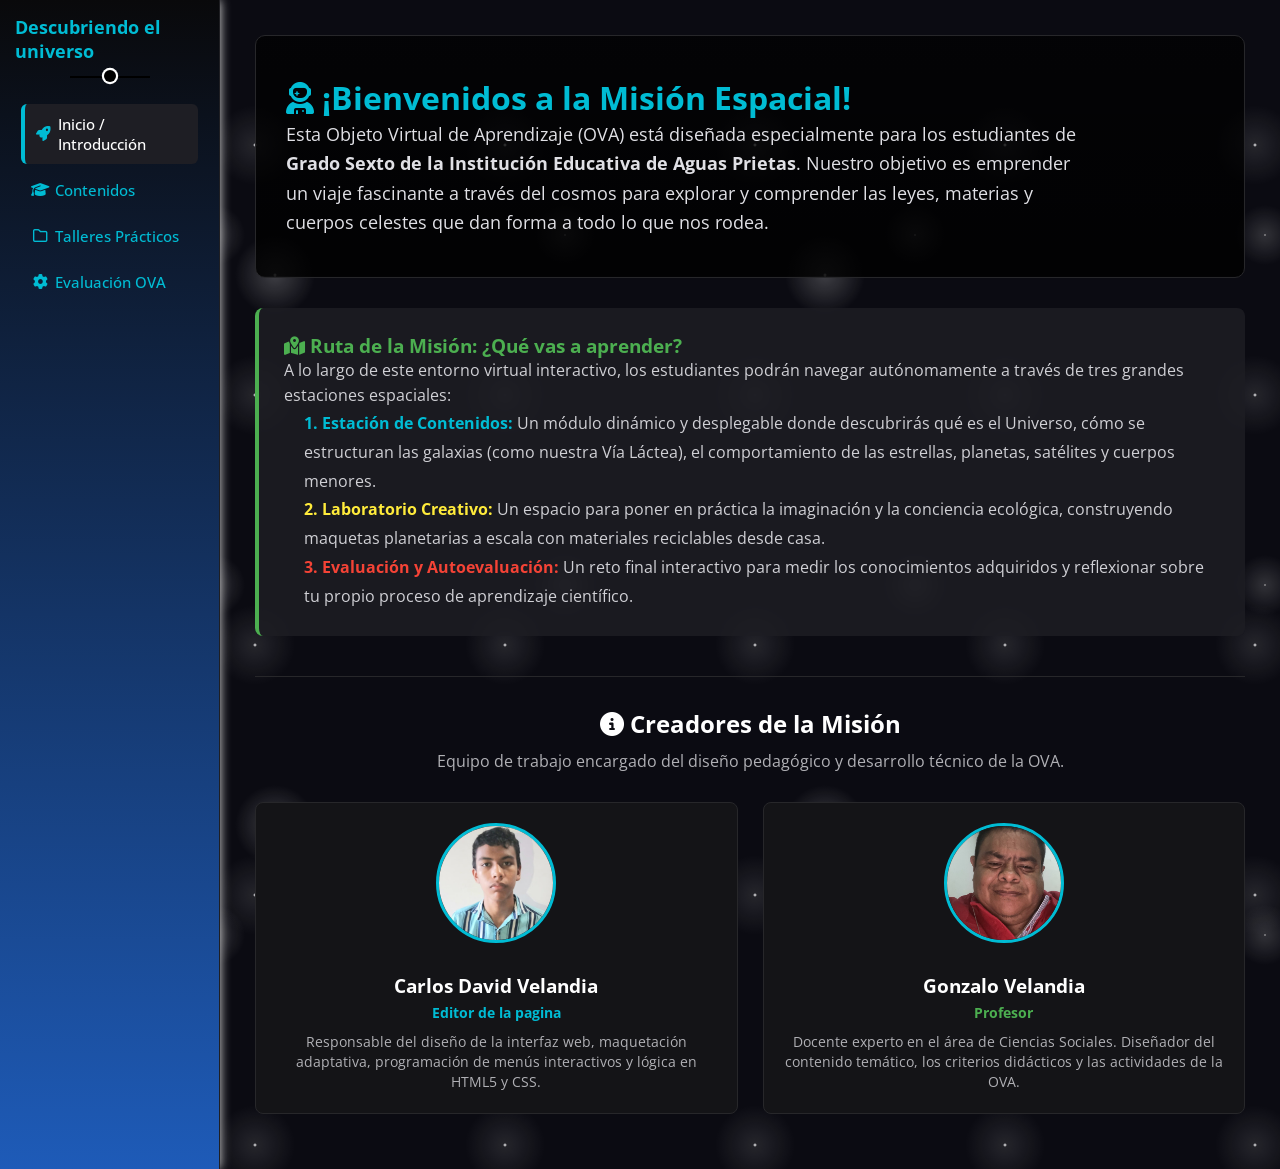
==== commit f5d40c5a: "añadido quiz" ====
--- a/index.html
+++ b/index.html
@@ -11,14 +11,14 @@
     <link href="https://fonts.googleapis.com/css2?family=Open+Sans:wght@300;500&amp;display=swap" rel="stylesheet" />
     <title>Descubriendo el Universo - Inicio</title>
     <style>
-      /* 🚨 PARCHE DE VISIBILIDAD Y FONDO DE ESTRELLAS ELECTRÓNICO 🚨 */
+      
       body, .wrapper, .page-content, main {
         opacity: 1 !important;
         display: flex !important;
         visibility: visible !important;
       }
       
-      /* Fondo general de la página: Espacio profundo con estrellas creadas por CSS */
+      
       .page-content {
         width: 100% !important;
         min-height: 100vh !important;
@@ -31,17 +31,17 @@
         background-position: 0 0, 40px 60px, 130px 270px;
       }
 
-      /* 🖤 BARRA LATERAL: Totalmente negra, limpia (sin estrellas) y letras azul celeste */
+      /* BARRA LATERAL */
       .sidebar {
-        background-color: #09090b !important; /* Negro puro */
-        background-image: none !important;     /* Sin estrellas */
+        background: linear-gradient(to bottom, #09090b 0%, #0d1117 100%) !important;
+        background-image: linear-gradient(to bottom, #09090b 0%, #1e5bb8 100%) !important;
         border-right: 1px solid #1f1f23 !important;
         min-height: 100vh;
       }
 
       /* Título de la barra lateral */
       .sidebar .brand h3.brand-name {
-        color: #00bcd4 !important; /* Azul celeste */
+        color: #00bcd4 !important; 
         font-weight: bold;
       }
       .sidebar .brand i.xmark {
@@ -50,7 +50,7 @@
 
       /* Enlaces de la barra lateral */
       .sidebar ul li a.sidebar-link {
-        color: #00bcd4 !important; /* Azul celeste para los textos e iconos */
+        color: #00bcd4 !important; 
         transition: background 0.3s, color 0.3s;
       }
 
@@ -59,16 +59,14 @@
         color: #00bcd4 !important; 
       }
 
-      /* Efecto al pasar el mouse por encima (Hover) */
       .sidebar ul li a.sidebar-link:hover {
-        background-color: #141419 !important; /* Un gris muy oscuro al seleccionarse */
-        color: #ffffff !important;             /* El texto brilla en blanco */
+        background-color: #141419 !important; 
+        color: #ffffff !important;             
       }
       .sidebar ul li a.sidebar-link:hover i {
         color: #ffffff !important;
       }
 
-      /* Clase activa (página actual) */
       .sidebar ul li a.sidebar-link.active {
         background-color: #1e1e24 !important;
         border-left: 4px solid #00bcd4 !important;
@@ -78,7 +76,6 @@
         color: #00bcd4 !important;
       }
 
-      /* Estilos del contenido central */
       .intro-banner {
         background: linear-gradient(rgba(0,0,0,0.7), rgba(0,0,0,0.85)), url('images/banner-espacio.jpg');
         background-size: cover;
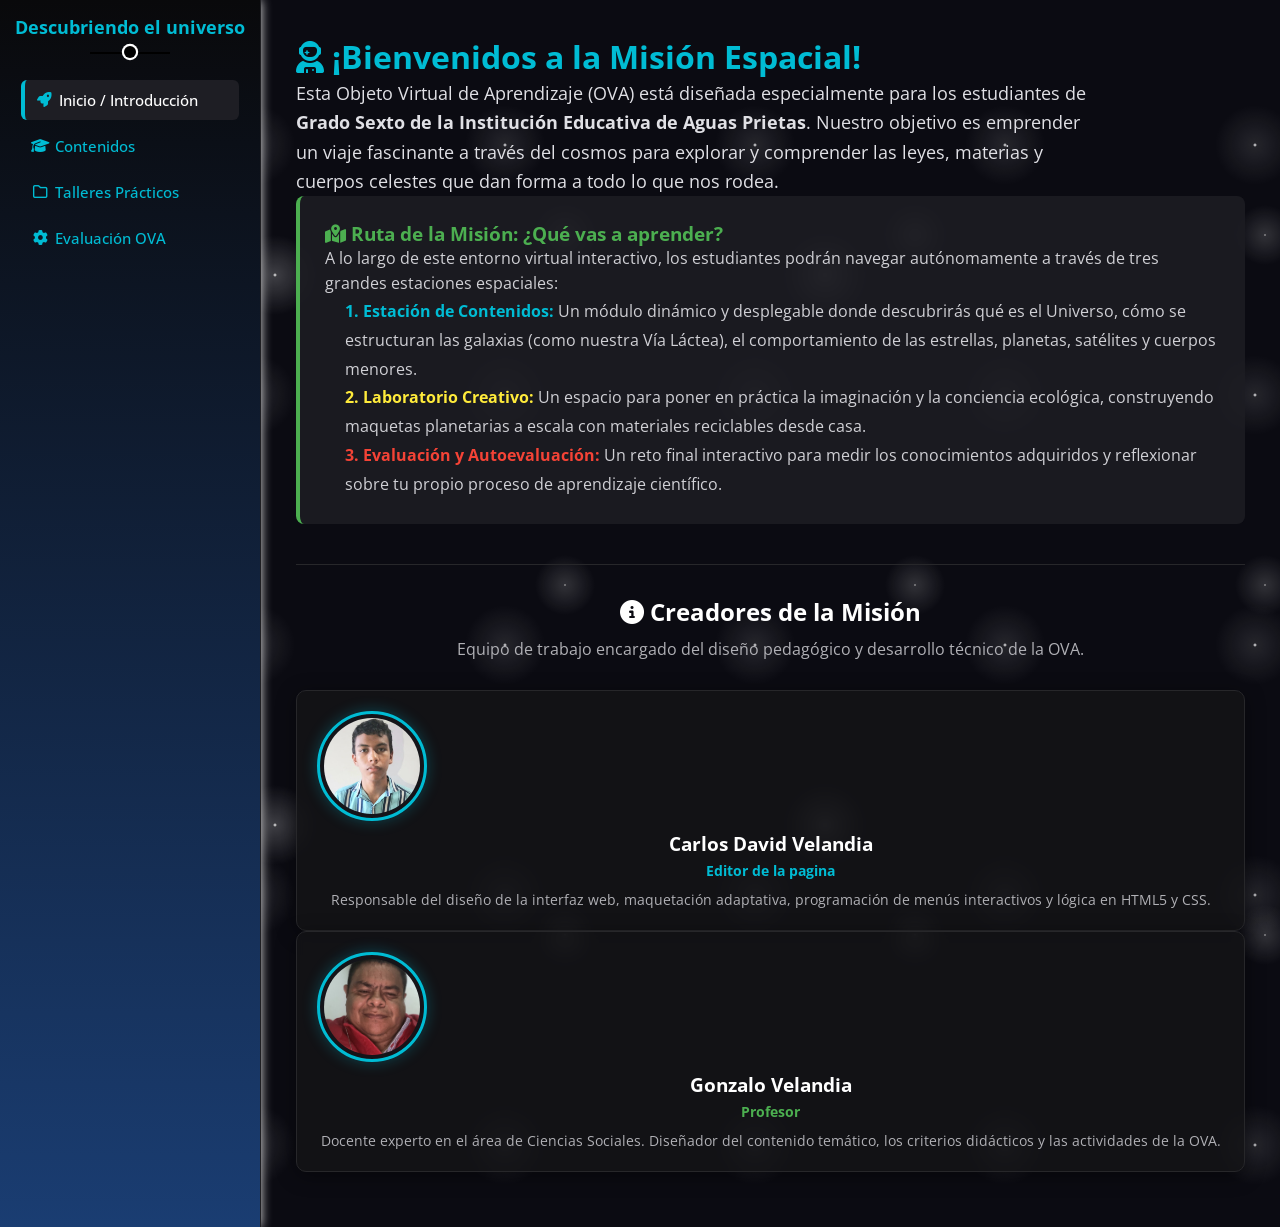
==== commit 19ba2ac3: "actualizacion stile ccs" ====
--- a/index.html
+++ b/index.html
@@ -9,109 +9,7 @@
     <link rel="preconnect" href="https://fonts.googleapis.com" />
     <link rel="preconnect" href="https://fonts.gstatic.com" crossorigin="" />
     <link href="https://fonts.googleapis.com/css2?family=Open+Sans:wght@300;500&amp;display=swap" rel="stylesheet" />
-    <title>Descubriendo el Universo - Inicio</title>
-    <style>
-      
-      body, .wrapper, .page-content, main {
-        opacity: 1 !important;
-        display: flex !important;
-        visibility: visible !important;
-      }
-      
-      
-      .page-content {
-        width: 100% !important;
-        min-height: 100vh !important;
-        background-color: #0b0b12 !important;
-        background-image: 
-          radial-gradient(white, rgba(255,255,255,.2) 2px, transparent 40px),
-          radial-gradient(white, rgba(255,255,255,.15) 1px, transparent 30px),
-          radial-gradient(white, rgba(255,255,255,.1) 2px, transparent 40px);
-        background-size: 550px 550px, 350px 350px, 250px 250px;
-        background-position: 0 0, 40px 60px, 130px 270px;
-      }
-
-      /* BARRA LATERAL */
-      .sidebar {
-        background: linear-gradient(to bottom, #09090b 0%, #0d1117 100%) !important;
-        background-image: linear-gradient(to bottom, #09090b 0%, #1e5bb8 100%) !important;
-        border-right: 1px solid #1f1f23 !important;
-        min-height: 100vh;
-      }
-
-      /* Título de la barra lateral */
-      .sidebar .brand h3.brand-name {
-        color: #00bcd4 !important; 
-        font-weight: bold;
-      }
-      .sidebar .brand i.xmark {
-        color: #00bcd4 !important;
-      }
-
-      /* Enlaces de la barra lateral */
-      .sidebar ul li a.sidebar-link {
-        color: #00bcd4 !important; 
-        transition: background 0.3s, color 0.3s;
-      }
-
-      /* Iconos específicos dentro de los enlaces */
-      .sidebar ul li a.sidebar-link i {
-        color: #00bcd4 !important; 
-      }
-
-      .sidebar ul li a.sidebar-link:hover {
-        background-color: #141419 !important; 
-        color: #ffffff !important;             
-      }
-      .sidebar ul li a.sidebar-link:hover i {
-        color: #ffffff !important;
-      }
-
-      .sidebar ul li a.sidebar-link.active {
-        background-color: #1e1e24 !important;
-        border-left: 4px solid #00bcd4 !important;
-        color: #ffffff !important;
-      }
-      .sidebar ul li a.sidebar-link.active i {
-        color: #00bcd4 !important;
-      }
-
-      .intro-banner {
-        background: linear-gradient(rgba(0,0,0,0.7), rgba(0,0,0,0.85)), url('images/banner-espacio.jpg');
-        background-size: cover;
-        background-position: center;
-        padding: 40px 30px;
-        border-radius: 10px;
-        margin-bottom: 30px;
-        border: 1px solid #27272a;
-      }
-      .card-credito {
-        background-color: #141417;
-        border: 1px solid #27272a;
-        border-radius: 8px;
-        padding: 20px;
-        text-align: center;
-        transition: transform 0.3s;
-      }
-      .card-credito:hover {
-        transform: translateY(-5px);
-        border-color: #00bcd4;
-      }
-      .avatar-credito {
-        width: 120px;
-        height: 120px;
-        border-radius: 50%;
-        object-fit: cover;
-        margin-bottom: 15px;
-        border: 3px solid #00bcd4;
-      }
-      .grid-creditos {
-        display: grid;
-        grid-template-columns: repeat(auto-fit, minmax(250px, 1fr));
-        gap: 25px;
-        margin-top: 20px;
-      }
-    </style>
+    <title>Descubriendo el Universo - Inicio</title>  
   </head>
   <body>
     
--- a/css/style.css
+++ b/css/style.css
@@ -2621,3 +2621,177 @@
 .main-content .plans-boxes .plan-box ul li:last-child p {
   color: var(--third-color);
 }
+/* ==========================================================================
+   🌌 NÚCLEO ESPACIAL - REGLAS GENERALES DE VISIBILIDAD DE LA OVA
+   ========================================================================== */
+body, .wrapper, .page-content, main {
+  opacity: 1 !important;
+  display: flex !important;
+  visibility: visible !important;
+}
+
+.page-content {
+  width: 100% !important;
+  min-height: 100vh !important;
+  background-color: #0b0b12 !important;
+  background-image: 
+    radial-gradient(white, rgba(255,255,255,.2) 2px, transparent 40px),
+    radial-gradient(white, rgba(255,255,255,.15) 1px, transparent 30px),
+    radial-gradient(white, rgba(255,255,255,.1) 2px, transparent 40px);
+  background-size: 550px 550px, 350px 350px, 250px 250px;
+  background-position: 0 0, 40px 60px, 130px 270px;
+}
+
+/*  BARRA LATERAL */
+.sidebar {
+  background: linear-gradient(to bottom, #09090b 0%, #1a3d72 100%) !important;
+  background-image: linear-gradient(to bottom, #09090b 0%, #1a3d72 100%) !important;
+  border-right: 1px solid #1f1f23 !important;
+  min-height: 100vh;
+  flex-shrink: 0;
+}
+.sidebar .brand h3.brand-name {
+  color: #00bcd4 !important;
+  font-weight: bold;
+}
+.sidebar .brand i.xmark {
+  color: #00bcd4 !important;
+}
+.sidebar ul li a.sidebar-link {
+  color: #00bcd4 !important;
+  transition: background 0.3s, color 0.3s;
+}
+.sidebar ul li a.sidebar-link i {
+  color: #00bcd4 !important; 
+}
+.sidebar ul li a.sidebar-link:hover {
+  background-color: #141419 !important;
+  color: var(--white-color) !important;
+}
+.sidebar ul li a.sidebar-link:hover i {
+  color: var(--white-color) !important;
+}
+.sidebar ul li a.sidebar-link.active {
+  background-color: #1e1e24 !important;
+  border-left: 4px solid #00bcd4 !important;
+  color: var(--white-color) !important;
+}
+.sidebar ul li a.sidebar-link.active i {
+  color: #00bcd4 !important;
+}
+
+/*  CONTENIDOS  */
+.contenido-box {
+  background-color: rgba(20, 20, 23, 0.9);
+  border: 1px solid #27272a;
+  border-radius: 10px;
+  padding: 25px;
+  margin-bottom: 25px;
+  backdrop-filter: blur(5px);
+  border-left: 4px solid #00bcd4;
+}
+.contenido-box h2 {
+  color: #00bcd4;
+  margin-top: 0;
+  display: flex;
+  align-items: center;
+  gap: 10px;
+  font-size: 1.4rem;
+}
+.contenido-box p {
+  color: #e0e0e5;
+  line-height: 1.6;
+  font-size: 1rem;
+}
+
+.tema-img {
+  width: 100%;
+  max-height: 250px;
+  object-fit: cover;
+  border-radius: 6px;
+  margin: 15px 0;
+  border: 1px solid rgba(255, 255, 255, 0.1);
+}
+
+.subtema-lista {
+  list-style: none;
+  padding-left: 0;
+  margin-top: 15px;
+}
+.subtema-lista li {
+  background: rgba(255, 255, 255, 0.03);
+  margin: 8px 0;
+  padding: 12px;
+  border-radius: 6px;
+  border: 1px solid rgba(255, 255, 255, 0.05);
+  color: #d0d0d5;
+}
+.subtema-lista strong {
+  color: #ffeb3b; 
+}
+
+.btn-fuente {
+  display: inline-flex;
+  align-items: center;
+  gap: 8px;
+  background-color: #1e293b;
+  color: #00bcd4 !important;
+  padding: 8px 16px;
+  border-radius: 6px;
+  text-decoration: none;
+  font-size: 0.9rem;
+  font-weight: 500;
+  margin-top: 15px;
+  border: 1px solid rgba(0, 188, 212, 0.3);
+  transition: all 0.3s ease;
+}
+.btn-fuente:hover {
+  background-color: #00bcd4;
+  color: #09090b !important;
+  border-color: #00bcd4;
+}
+
+/*  EVALUACIÓN INTERACTIVA H5P */
+.h5p-container {
+  background-color: rgba(20, 20, 23, 0.9);
+  border: 1px solid #27272a;
+  border-radius: 12px;
+  padding: 15px;
+  backdrop-filter: blur(5px);
+  box-shadow: 0 8px 32px rgba(0, 0, 0, 0.5);
+  margin-top: 20px;
+  overflow: hidden;
+  max-width: 900px;
+}
+
+.h5p-container iframe {
+  width: 100% !important;
+  height: 320px !important; 
+  min-height: 320px !important;
+  border: none;
+  border-radius: 8px;
+  background-color: var(--white-color);
+}
+/* SECCIÓN DE CRÉDITOS Y AVATARES (PÁGINA DE INICIO) */
+.card-credito {
+  background-color: rgba(20, 20, 23, 0.8);
+  border: 1px solid #27272a;
+  border-radius: var(--first-radius); 
+  padding: var(--secondary-padding);  
+  text-align: center;
+  backdrop-filter: blur(5px);
+  box-shadow: 0 4px 20px rgba(0, 0, 0, 0.4);
+}
+
+.avatar-credito {
+  width: 110px;
+  height: 110px;
+  object-fit: cover;
+  border-radius: 50%; 
+  border: 3px solid #00bcd4; 
+  background-color: #141419;
+  padding: 4px; /
+  margin: 0 auto 10px auto;
+  display: block;
+  box-shadow: 0 0 15px rgba(0, 188, 212, 0.3); 
+}
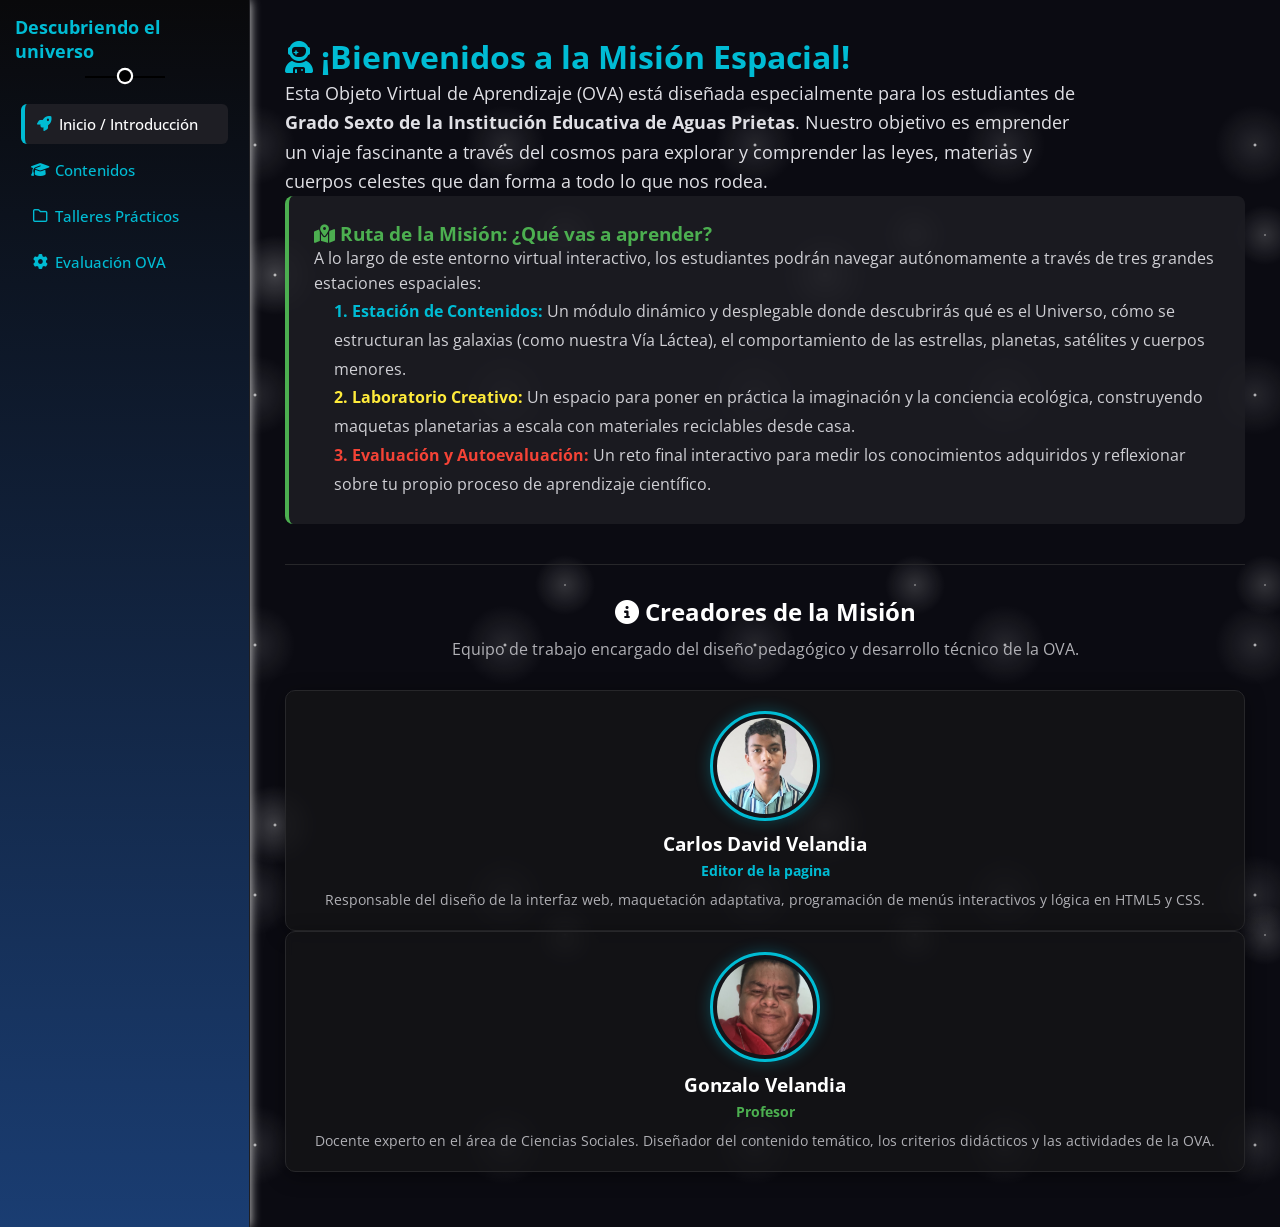
==== commit 122553ff: "celulares1.0" ====
--- a/index.html
+++ b/index.html
@@ -9,6 +9,7 @@
     <link rel="preconnect" href="https://fonts.googleapis.com" />
     <link rel="preconnect" href="https://fonts.gstatic.com" crossorigin="" />
     <link href="https://fonts.googleapis.com/css2?family=Open+Sans:wght@300;500&amp;display=swap" rel="stylesheet" />
+    <meta name="viewport" content="width=device-width, initial-scale=1.0">
     <title>Descubriendo el Universo - Inicio</title>  
   </head>
   <body>
--- a/css/style.css
+++ b/css/style.css
@@ -2649,6 +2649,7 @@
   border-right: 1px solid #1f1f23 !important;
   min-height: 100vh;
   flex-shrink: 0;
+  width: 250px !important;
 }
 .sidebar .brand h3.brand-name {
   color: #00bcd4 !important;
@@ -2751,33 +2752,76 @@
   border-color: #00bcd4;
 }
 
-/*  EVALUACIÓN INTERACTIVA H5P */
+/* EVALUACIÓN INTERACTIVA H5P */
+body {
+  background-color: #0b0b12 !important;
+}
+
+/* Base de la página interactiva */
+.evaluacion-page {
+  display: flex !important;
+  width: 100% !important;
+  min-height: 100vh !important;
+  margin: 0 !important;
+  padding: 0 !important;
+  background-color: #0b0b12 !important;
+  background-image: 
+    radial-gradient(white, rgba(255,255,255,.2) 2px, transparent 40px),
+    radial-gradient(white, rgba(255,255,255,.15) 1px, transparent 30px),
+    radial-gradient(white, rgba(255,255,255,.1) 2px, transparent 40px) !important;
+  background-size: 550px 550px, 350px 350px, 250px 250px !important;
+  background-position: 0 0, 40px 60px, 130px 270px !important;
+}
+
+/* El bloque principal ahora se expande y centra su contenido interior */
+.evaluacion-main {
+  flex-grow: 1 !important;
+  min-width: 0 !important;
+  height: 100vh !important;
+  padding: 40px 20px !important; /* Más espacio arriba y abajo */
+  overflow-y: auto !important;
+  background-color: transparent !important;
+  
+  /* Centrado mágico del contenido */
+  display: flex !important;
+  flex-direction: column !important;
+  align-items: center !important; /* Centra horizontalmente todo lo que esté dentro */
+}
+
+/* Contenedor del título alineado con el ancho del iframe */
+.evaluacion-main > div:first-child {
+  width: 100% !important;
+  max-width: 1000px !important; /* Alineado con el contenedor del juego */
+  text-align: left !important;
+}
+
+/* Caja de diseño para el iFrame de H5P (ocupa el centro real de la pantalla) */
 .h5p-container {
-  background-color: rgba(20, 20, 23, 0.9);
-  border: 1px solid #27272a;
-  border-radius: 12px;
-  padding: 15px;
-  backdrop-filter: blur(5px);
-  box-shadow: 0 8px 32px rgba(0, 0, 0, 0.5);
-  margin-top: 20px;
-  overflow: hidden;
-  max-width: 900px;
+  background-color: rgba(20, 20, 23, 0.7) !important;
+  border: 1px solid rgba(255, 255, 255, 0.1) !important;
+  border-radius: 12px !important;
+  padding: 20px !important;
+  backdrop-filter: blur(8px) !important;
+  box-shadow: 0 10px 40px rgba(0, 0, 0, 0.5) !important;
+  margin-top: 15px !important;
+  max-width: 1000px !important; /* Limita el ancho para que no se estire feo */
+  width: 100% !important;
 }
 
 .h5p-container iframe {
   width: 100% !important;
-  height: 320px !important; 
-  min-height: 320px !important;
-  border: none;
-  border-radius: 8px;
-  background-color: var(--white-color);
-}
+  height: 650px !important; /* Altura perfecta para que jueguen los alumnos sin problemas */
+  border: none !important;
+  border-radius: 8px !important;
+  background-color: #ffffff !important;
+}
+
 /* SECCIÓN DE CRÉDITOS Y AVATARES (PÁGINA DE INICIO) */
 .card-credito {
   background-color: rgba(20, 20, 23, 0.8);
   border: 1px solid #27272a;
-  border-radius: var(--first-radius); 
-  padding: var(--secondary-padding);  
+  border-radius: var(--first-radius);
+  padding: var(--secondary-padding);
   text-align: center;
   backdrop-filter: blur(5px);
   box-shadow: 0 4px 20px rgba(0, 0, 0, 0.4);
@@ -2787,11 +2831,73 @@
   width: 110px;
   height: 110px;
   object-fit: cover;
-  border-radius: 50%; 
-  border: 3px solid #00bcd4; 
+  border-radius: 50%;
+  border: 3px solid #00bcd4;
   background-color: #141419;
-  padding: 4px; /
+  padding: 4px;
   margin: 0 auto 10px auto;
   display: block;
-  box-shadow: 0 0 15px rgba(0, 188, 212, 0.3); 
+  box-shadow: 0 0 15px rgba(0, 188, 212, 0.3);
+}
+/* para los celulares*/
+@media (max-width: 768px) {
+  /* Hacemos que la estructura pase de columnas a una sola fila vertical */
+  .page-content.index-page,
+  .evaluacion-page {
+    flex-direction: column !important;
+  }
+
+  /* La barra lateral ahora se adapta al ancho del celular */
+  .sidebar {
+    width: 100% !important;
+    height: auto !important;
+    position: relative !important;
+    padding: 15px !important;
+  }
+
+  .sidebar ul {
+    display: flex !important;
+    flex-wrap: wrap !important;
+    gap: 10px !important;
+    justify-content: center !important;
+  }
+
+  .sidebar ul li {
+    margin-bottom: 0 !important;
+  }
+
+  .sidebar-link {
+    padding: 8px 12px !important;
+    font-size: 0.85rem !important;
+  }
+
+  /* El contenido principal toma todo el espacio y evita desbordes */
+  main, 
+  .evaluacion-main {
+    width: 100% !important;
+    padding: 15px !important;
+    overflow-x: hidden !important;
+  }
+
+  /* Ajustamos las cajas del juego H5P para que no se salgan de la pantalla */
+  .h5p-container {
+    padding: 10px !important;
+    margin-top: 10px !important;
+    border-radius: 8px !important;
+  }
+
+  .h5p-container iframe {
+    height: 450px !important; /* Altura más cómoda para pantallas táctiles */
+  }
+
+  /* Ajustamos los títulos para que no se vean gigantes en teléfonos */
+  h1 {
+    font-size: 1.5rem !important;
+  }
+  
+  /* Ajuste para las imágenes de los temas en Contenidos.html */
+  .tema-img {
+    width: 100% !important;
+    height: auto !important;
+  }
 }
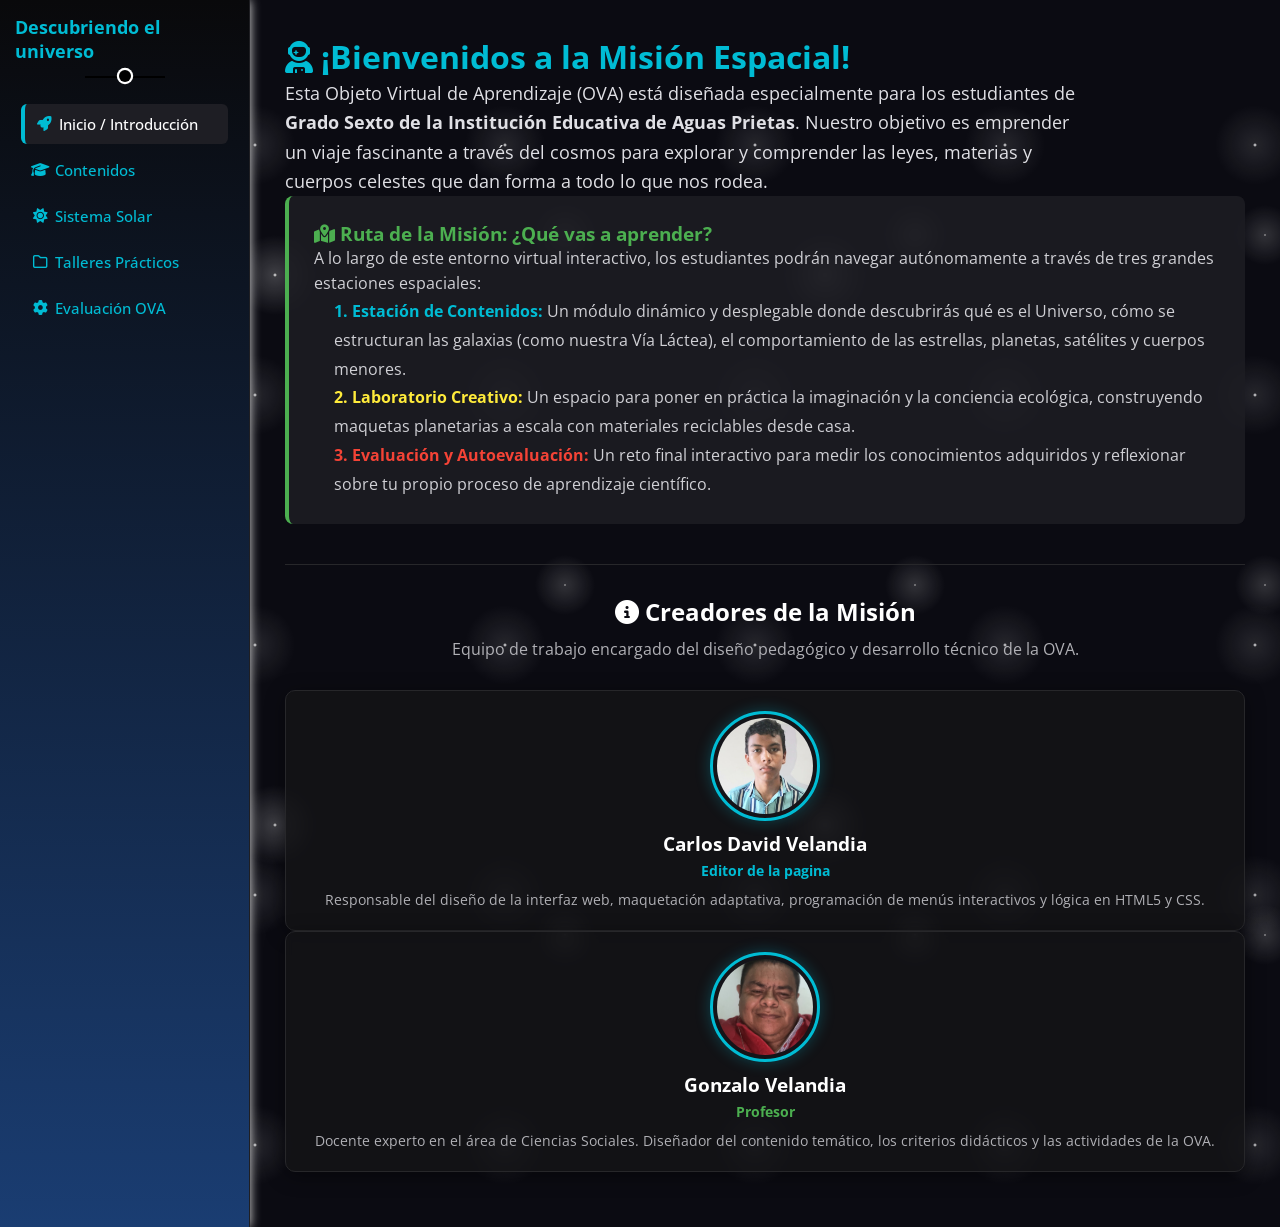
==== commit 152e9ab8: "pagina de talleres actualizada" ====
--- a/index.html
+++ b/index.html
@@ -23,30 +23,13 @@
             <h3 class="brand-name" style="font-size: 1.1rem;">Descubriendo el universo</h3>
           </div>
           <ul>
-            <li>
-              <a href="index.html" class="sidebar-link active">
-                <i class="fa-solid fa-rocket fa-fw"></i>
-                <span>Inicio / Introducción</span>
-              </a>
-            </li>
-            <li>
-              <a href="./pages/Contenidos.html" class="sidebar-link">
-                <i class="fa-solid fa-graduation-cap fa-fw"></i>
-                <span>Contenidos</span>
-              </a>
-            </li>
-            <li>
-              <a href="./pages/Files.html" class="sidebar-link">
-                <i class="fa-regular fa-folder fa-fw"></i>
-                <span>Talleres Prácticos</span>
-              </a>
-            </li>
-            <li>
-              <a href="./pages/settings.html" class="sidebar-link">
-                <i class="fa-solid fa-gear fa-fw"></i>
-                <span>Evaluación OVA</span>
-              </a>
-            </li>
+            <!-- Al estar en el index, la Introducción es el mismo archivo actual -->
+            <li><a href="./index.html" class="sidebar-link active"><i class="fa-solid fa-rocket fa-fw"></i><span>Inicio / Introducción</span></a></li>
+            <!-- Entramos a la carpeta pages para buscar los demás contenidos -->
+            <li><a href="./pages/Contenidos.html" class="sidebar-link"><i class="fa-solid fa-graduation-cap fa-fw"></i><span>Contenidos</span></a></li>
+            <li><a href="./pages/Sistema-Solar.html" class="sidebar-link"><i class="fa-solid fa-sun fa-fw"></i><span>Sistema Solar</span></a></li>
+            <li><a href="./pages/Files.html" class="sidebar-link"><i class="fa-regular fa-folder fa-fw"></i><span>Talleres Prácticos</span></a></li>
+            <li><a href="./pages/settings.html" class="sidebar-link"><i class="fa-solid fa-gear fa-fw"></i><span>Evaluación OVA</span></a></li>
           </ul>
         </div>
 
--- a/css/style.css
+++ b/css/style.css
@@ -2751,7 +2751,14 @@
   color: #09090b !important;
   border-color: #00bcd4;
 }
-
+.astro-thumb {
+  width: 100%;
+  height: 140px;
+  object-fit: cover;
+  border-radius: 4px;
+  margin-bottom: 12px;
+  box-shadow: 0 2px 8px rgba(0, 0, 0, 0.4);
+}
 /* EVALUACIÓN INTERACTIVA H5P */
 body {
   background-color: #0b0b12 !important;
@@ -2841,13 +2848,11 @@
 }
 /* para los celulares*/
 @media (max-width: 768px) {
-  /* Hacemos que la estructura pase de columnas a una sola fila vertical */
   .page-content.index-page,
   .evaluacion-page {
     flex-direction: column !important;
   }
 
-  /* La barra lateral ahora se adapta al ancho del celular */
   .sidebar {
     width: 100% !important;
     height: auto !important;
@@ -2871,7 +2876,6 @@
     font-size: 0.85rem !important;
   }
 
-  /* El contenido principal toma todo el espacio y evita desbordes */
   main, 
   .evaluacion-main {
     width: 100% !important;
@@ -2879,7 +2883,6 @@
     overflow-x: hidden !important;
   }
 
-  /* Ajustamos las cajas del juego H5P para que no se salgan de la pantalla */
   .h5p-container {
     padding: 10px !important;
     margin-top: 10px !important;
@@ -2887,17 +2890,76 @@
   }
 
   .h5p-container iframe {
-    height: 450px !important; /* Altura más cómoda para pantallas táctiles */
-  }
-
-  /* Ajustamos los títulos para que no se vean gigantes en teléfonos */
+    height: 450px !important; 
+  }
+
+
   h1 {
     font-size: 1.5rem !important;
   }
   
-  /* Ajuste para las imágenes de los temas en Contenidos.html */
   .tema-img {
     width: 100% !important;
     height: auto !important;
   }
+}
+
+.header-seccion h1 {
+  color: #00bcd4 !important; 
+  margin-top: 0;
+  margin-bottom: 5px;
+}
+
+.header-seccion p {
+  color: #e2e8f0 !important; 
+  margin-top: 0;
+  margin-bottom: 25px;
+  font-size: 0.95rem;
+  line-height: 1.5;
+}
+
+.planetas-grid {
+  display: grid;
+  grid-template-columns: repeat(auto-fit, minmax(280px, 1fr));
+  gap: 20px;
+  margin-bottom: 30px;
+}
+
+.planetas-grid .card-credito {
+  text-align: left !important;
+  padding: 20px !important;
+  display: flex;
+  flex-direction: column;
+  justify-content: space-between; 
+}
+
+.planetas-grid .btn-fuente {
+  margin-top: 15px !important;
+  display: block !important;
+  width: 100% !important;
+  text-align: center !important;
+  box-sizing: border-box;
+}
+
+.planetas-grid h3 {
+  margin-top: 0;
+  margin-bottom: 8px;
+  font-size: 1.2rem;
+}
+
+.planetas-grid p {
+  color: #b0b0b5;
+  font-size: 0.85rem;
+  line-height: 1.6;
+  margin-bottom: 0; 
+  flex-grow: 1;      
+}
+/* Imagen de los planetas dentro de las tarjetas */
+.planeta-img {
+  width: 100%;
+  height: 160px;
+  object-fit: cover; 
+  border-radius: 6px;
+  margin-bottom: 15px;
+  box-shadow: 0 4px 10px rgba(0, 0, 0, 0.3);
 }
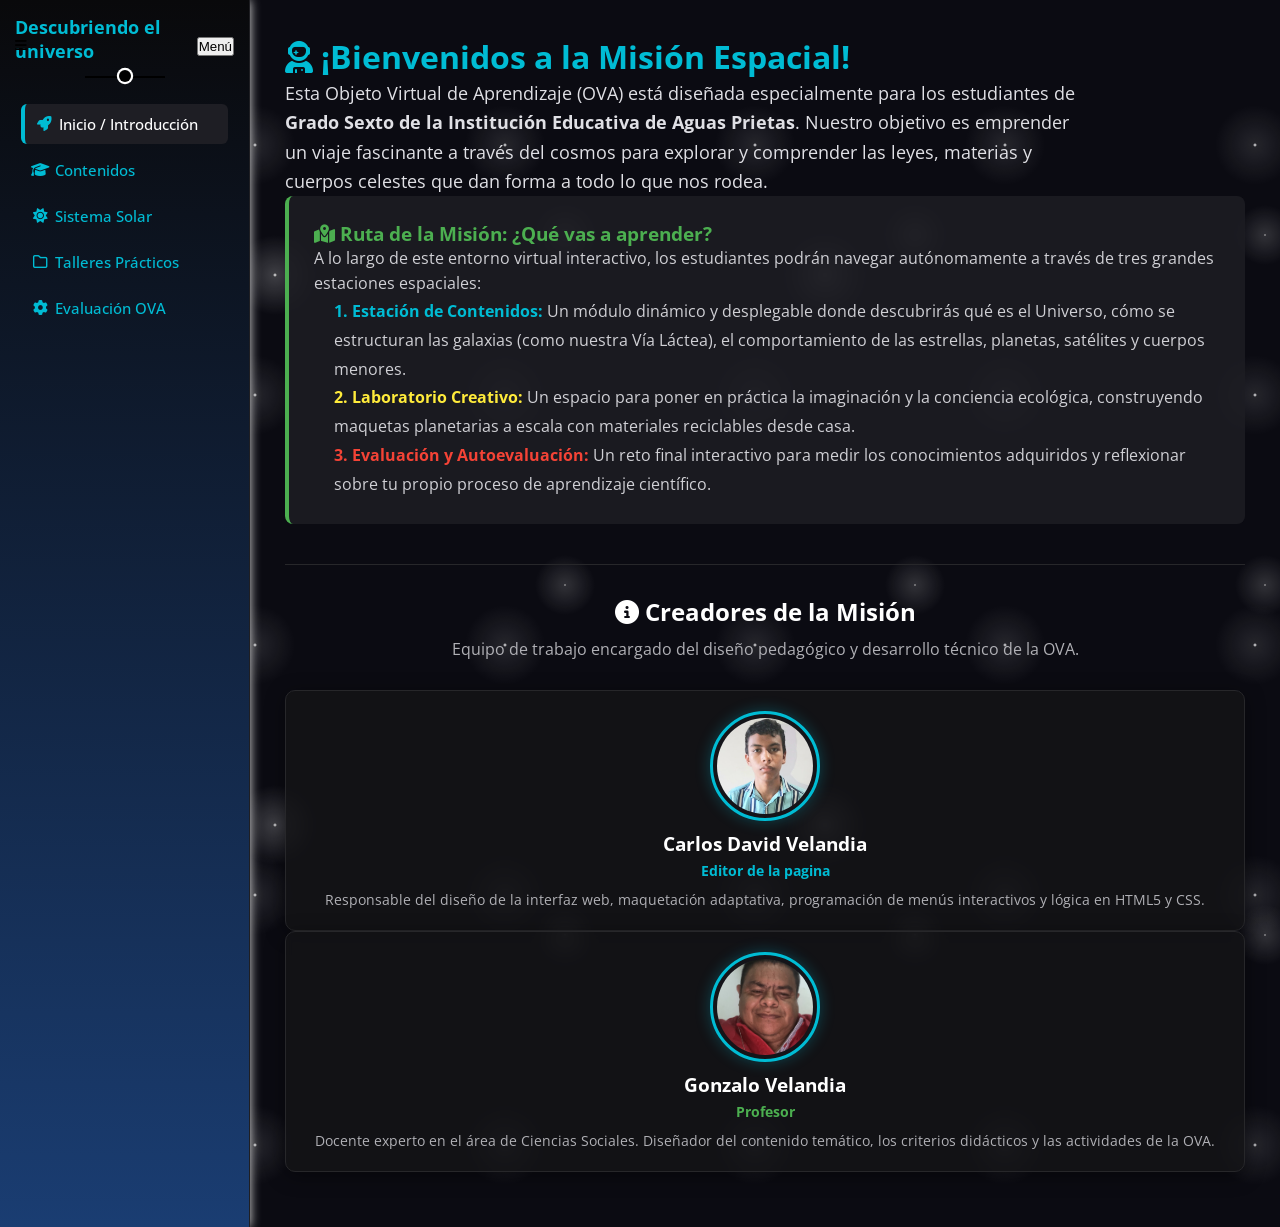
==== commit fe6a1dcc: "correccion para usarse en celular1.2" ====
--- a/index.html
+++ b/index.html
@@ -19,15 +19,16 @@
         
         <div class="sidebar">
           <div class="brand">
-            <i class="fa-solid fa-xmark xmark"></i>
-            <h3 class="brand-name" style="font-size: 1.1rem;">Descubriendo el universo</h3>
-          </div>
+  <h3 class="brand-name" style="font-size: 1.1rem;">Descubriendo el universo</h3>
+  
+  <button id="menu-toggle" class="btn-menu-movil"><i class="fa-solid fa-bars"></i> Menú</button>
+</div>
           <ul>
             <!-- Al estar en el index, la Introducción es el mismo archivo actual -->
             <li><a href="./index.html" class="sidebar-link active"><i class="fa-solid fa-rocket fa-fw"></i><span>Inicio / Introducción</span></a></li>
             <!-- Entramos a la carpeta pages para buscar los demás contenidos -->
             <li><a href="./pages/Contenidos.html" class="sidebar-link"><i class="fa-solid fa-graduation-cap fa-fw"></i><span>Contenidos</span></a></li>
-            <li><a href="./pages/Sistema-Solar.html" class="sidebar-link"><i class="fa-solid fa-sun fa-fw"></i><span>Sistema Solar</span></a></li>
+            <li><a href="./pages/Sistema-solar.html" class="sidebar-link"><i class="fa-solid fa-sun fa-fw"></i><span>Sistema Solar</span></a></li>
             <li><a href="./pages/Files.html" class="sidebar-link"><i class="fa-regular fa-folder fa-fw"></i><span>Talleres Prácticos</span></a></li>
             <li><a href="./pages/settings.html" class="sidebar-link"><i class="fa-solid fa-gear fa-fw"></i><span>Evaluación OVA</span></a></li>
           </ul>
--- a/css/style.css
+++ b/css/style.css
@@ -2621,9 +2621,7 @@
 .main-content .plans-boxes .plan-box ul li:last-child p {
   color: var(--third-color);
 }
-/* ==========================================================================
-   🌌 NÚCLEO ESPACIAL - REGLAS GENERALES DE VISIBILIDAD DE LA OVA
-   ========================================================================== */
+/*  NÚCLEO ESPACIAL - REGLAS GENERALES DE VISIBILIDAD DE LA OVA*/
 body, .wrapper, .page-content, main {
   opacity: 1 !important;
   display: flex !important;
@@ -2644,7 +2642,7 @@
 
 /*  BARRA LATERAL */
 .sidebar {
-  background: linear-gradient(to bottom, #09090b 0%, #1a3d72 100%) !important;
+  
   background-image: linear-gradient(to bottom, #09090b 0%, #1a3d72 100%) !important;
   border-right: 1px solid #1f1f23 !important;
   min-height: 100vh;
@@ -2848,62 +2846,112 @@
 }
 /* para los celulares*/
 @media (max-width: 768px) {
-  .page-content.index-page,
-  .evaluacion-page {
+  
+  body, 
+  .wrapper, 
+  .page-content {
+    display: flex !important;
+    flex-direction: column !important; 
+    height: auto !important;
+    min-height: 100vh !important;
+    overflow-y: visible !important;
+    overflow-x: hidden !important;
+  }
+
+  .sidebar {
+    width: 100% !important; 
+    height: auto !important; 
+    min-height: auto !important;
+    position: relative !important; 
+    padding: 12px 15px !important;
+    box-shadow: 0 4px 15px rgba(0, 0, 0, 0.5) !important;
+    border-right: none !important;
+    border-bottom: 1px solid #1f1f23 !important;
+    z-index: 999;
+  }
+
+  .sidebar .brand {
+    display: flex !important;
+    justify-content: space-between !important;
+    align-items: center !important;
+    width: 100% !important;
+  }
+  
+  /* Ocultamos la 'X' vieja */
+  .sidebar .brand i.xmark {
+    display: none !important;
+  }
+
+  .btn-menu-movil {
+    display: inline-flex !important;
+    align-items: center;
+    gap: 6px;
+    background: rgba(0, 188, 212, 0.1) !important;
+    color: #00bcd4 !important;
+    border: 1px solid rgba(0, 188, 212, 0.3) !important;
+    padding: 6px 12px !important;
+    border-radius: 4px !important;
+    font-size: 0.85rem !important;
+    font-family: "Open Sans", sans-serif;
+    font-weight: 500;
+    cursor: pointer;
+  }
+
+  .sidebar ul {
+    display: none !important; 
     flex-direction: column !important;
-  }
-
-  .sidebar {
     width: 100% !important;
-    height: auto !important;
-    position: relative !important;
-    padding: 15px !important;
-  }
-
-  .sidebar ul {
+    gap: 5px !important;
+    padding: 10px 0 5px 0 !important;
+    margin-top: 10px !important;
+    border-top: 1px solid rgba(255, 255, 255, 0.08) !important;
+  }
+
+  .sidebar ul.open {
     display: flex !important;
-    flex-wrap: wrap !important;
-    gap: 10px !important;
-    justify-content: center !important;
   }
 
   .sidebar ul li {
     margin-bottom: 0 !important;
+    width: 100% !important;
   }
 
   .sidebar-link {
-    padding: 8px 12px !important;
-    font-size: 0.85rem !important;
+    display: flex !important;
+    align-items: center !important;
+    padding: 12px 15px !important;
+    font-size: 0.9rem !important;
+    border-radius: 6px !important;
+    background: rgba(255, 255, 255, 0.02) !important;
   }
 
   main, 
-  .evaluacion-main {
+  .evaluacion-main,
+  .main-content {
     width: 100% !important;
-    padding: 15px !important;
-    overflow-x: hidden !important;
-  }
-
-  .h5p-container {
-    padding: 10px !important;
+    padding: 20px 15px !important;
+    margin-left: 0 !important;
+  }
+
+  .planetas-grid,
+  .talleres-grid {
+    display: flex !important;
+    flex-direction: column !important;
+    gap: 20px !important;
+  }
+
+  .h5p-container,
+  .h5p-mini-container {
+    padding: 8px !important;
     margin-top: 10px !important;
     border-radius: 8px !important;
   }
-
-  .h5p-container iframe {
-    height: 450px !important; 
-  }
-
-
-  h1 {
-    font-size: 1.5rem !important;
-  }
-  
-  .tema-img {
-    width: 100% !important;
-    height: auto !important;
-  }
-}
-
+  .h5p-container iframe { height: 450px !important; width: 100% !important; }
+  .h5p-mini-container iframe { height: 320px !important; width: 100% !important; }
+
+  h1 { font-size: 1.4rem !important; }
+  .tema-img { width: 100% !important; height: auto !important; }
+}
 .header-seccion h1 {
   color: #00bcd4 !important; 
   margin-top: 0;
@@ -2962,4 +3010,4 @@
   border-radius: 6px;
   margin-bottom: 15px;
   box-shadow: 0 4px 10px rgba(0, 0, 0, 0.3);
-}+}
